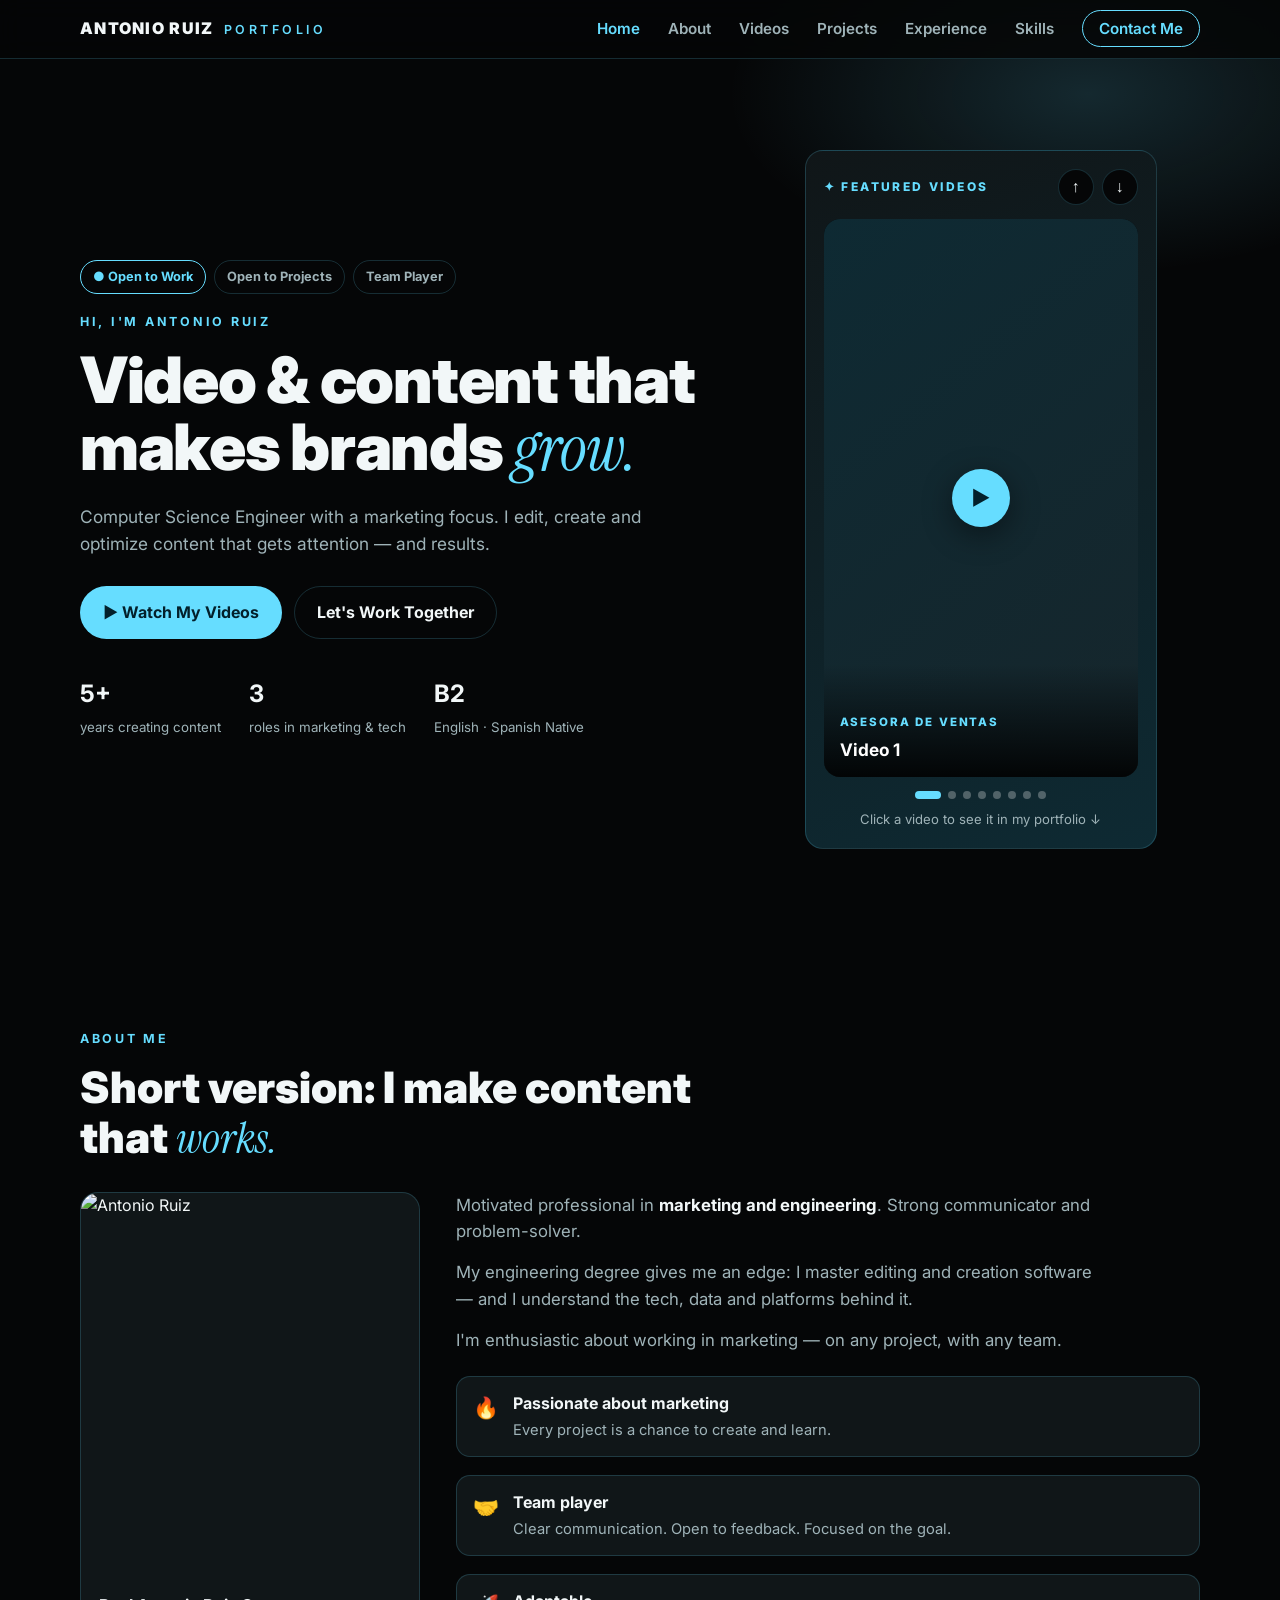
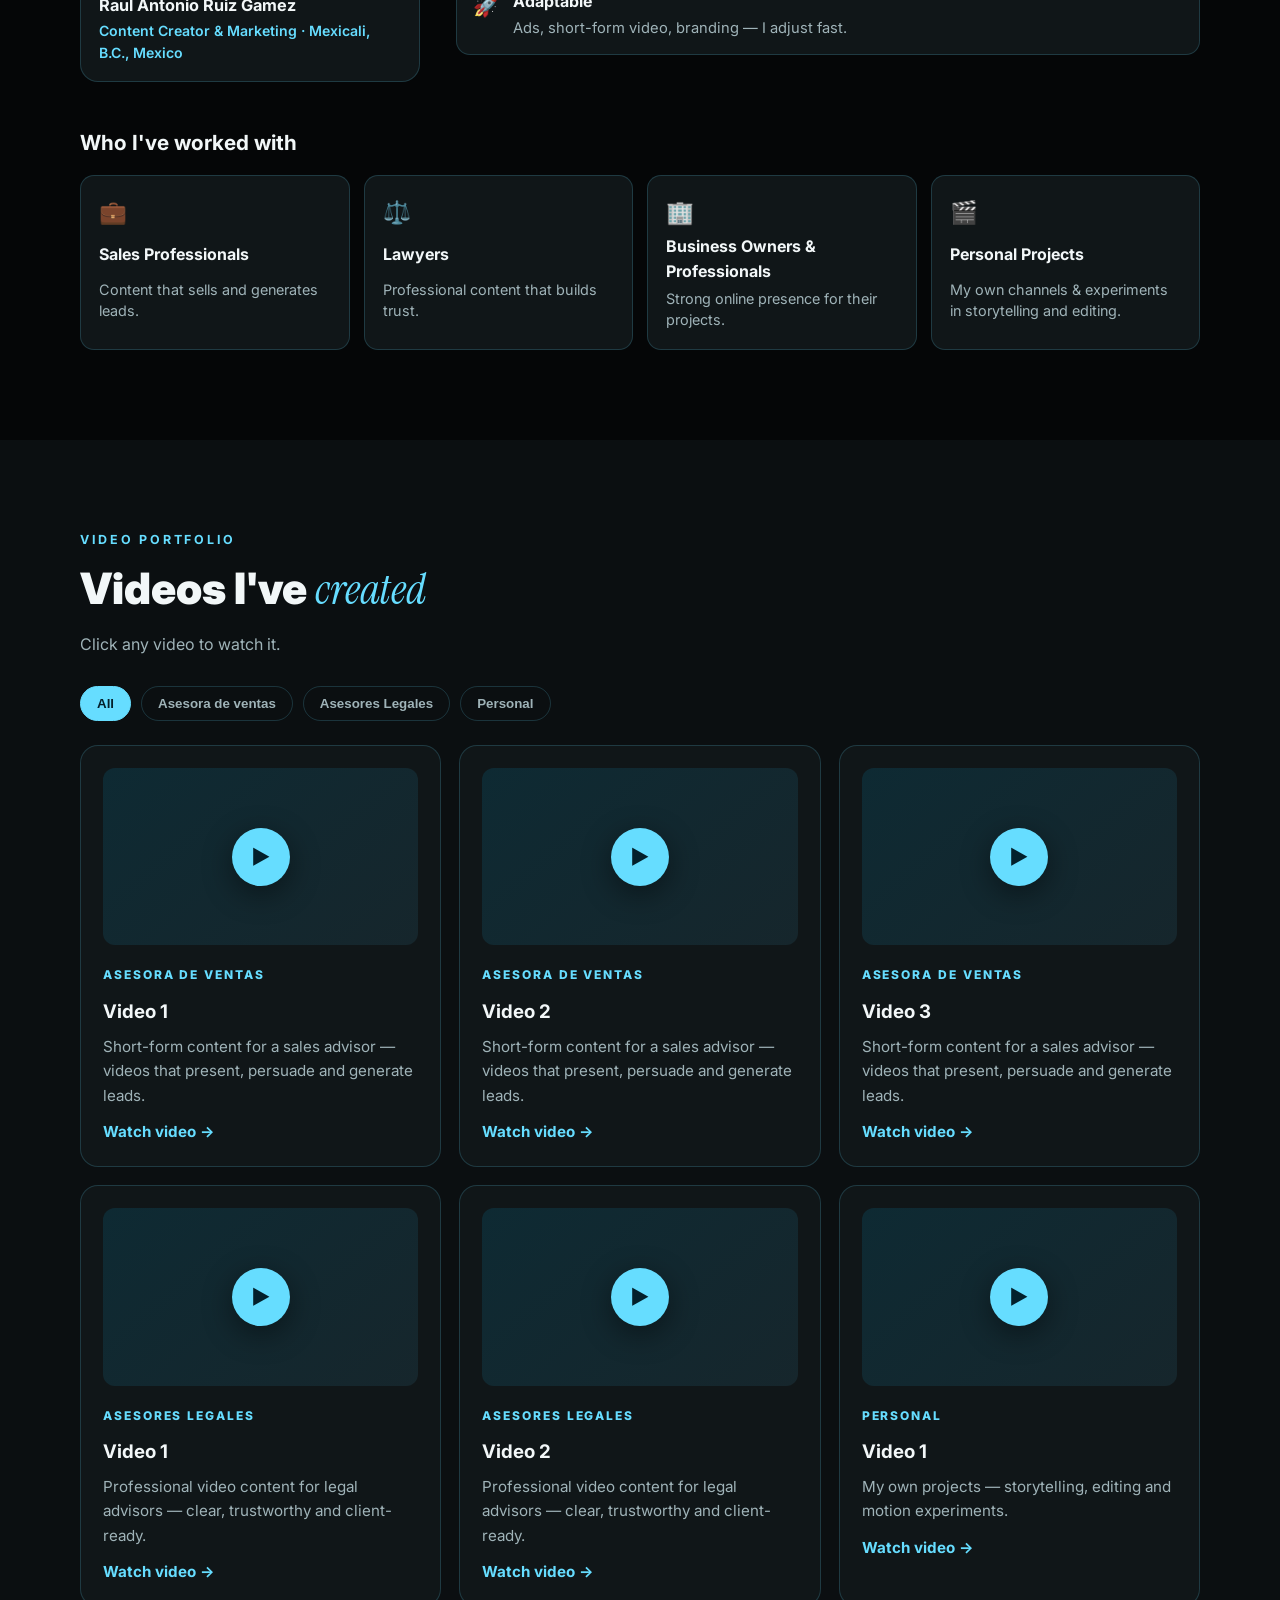
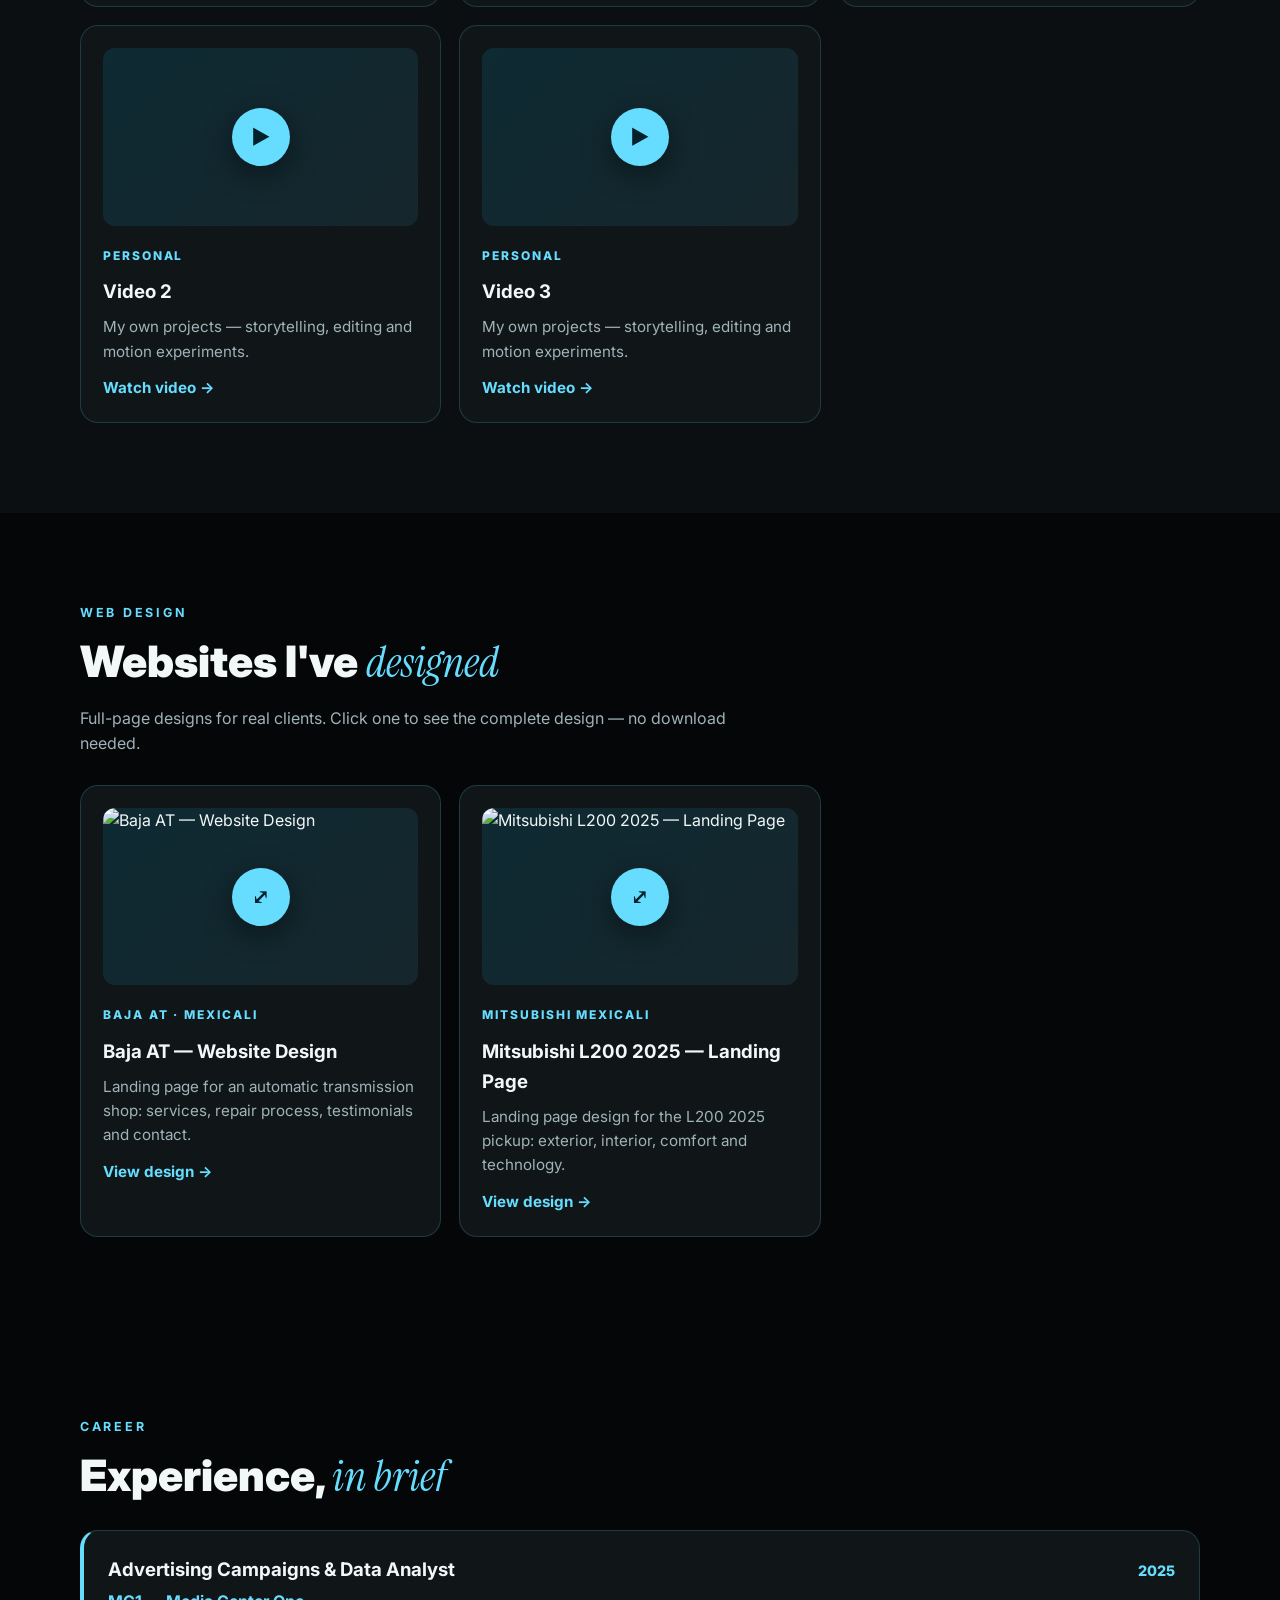
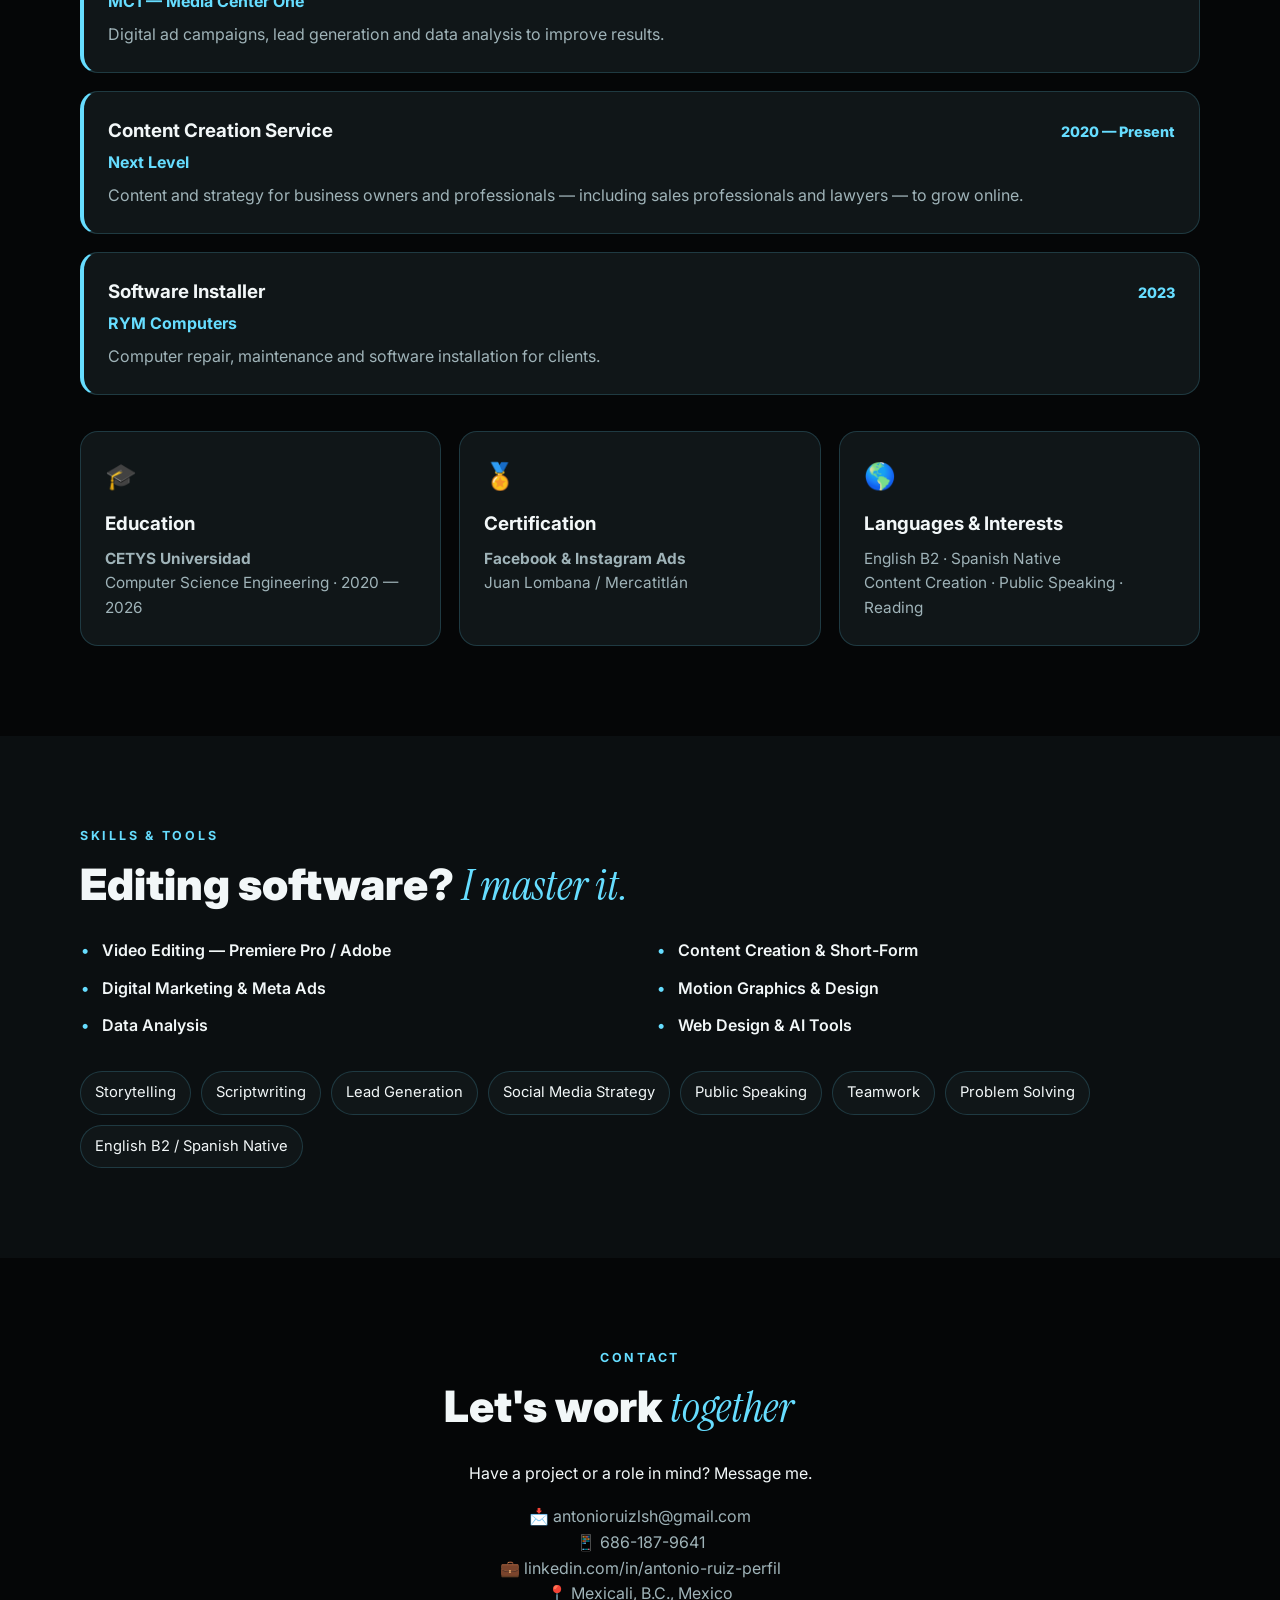
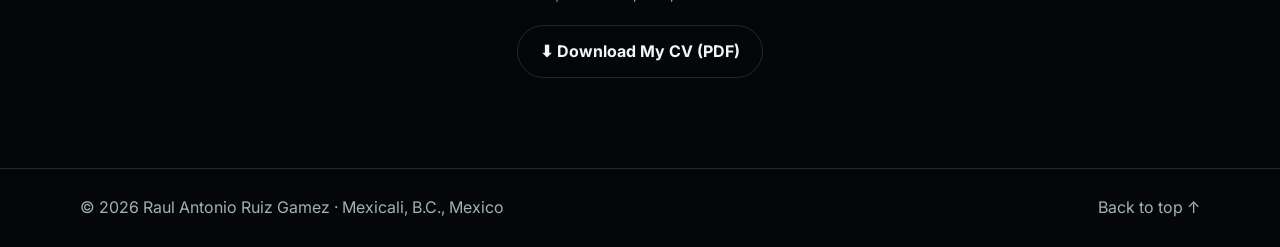
==== portfolio-Antonio_Ruiz/index.html @ e38b3a0b "Add files via upload" ====
<!DOCTYPE html>
<html lang="en">
<head>
  <meta charset="UTF-8" />
  <meta name="viewport" content="width=device-width, initial-scale=1.0" />
  <title>Antonio Ruiz — Content Creator & Marketing | Video Portfolio</title>
  <meta name="description" content="Antonio Ruiz — Computer Science Engineer & marketer. Video editing, content creation and ads. Open to projects and teams." />
  <link rel="preconnect" href="https://fonts.googleapis.com">
  <link rel="preconnect" href="https://fonts.gstatic.com" crossorigin>
  <link href="https://fonts.googleapis.com/css2?family=Instrument+Serif:ital@0;1&family=Inter:wght@400;500;600;700;800;900&display=swap" rel="stylesheet">
  <link rel="stylesheet" href="css/styles.css" />
  <link rel="icon" href="data:image/svg+xml,<svg xmlns='http://www.w3.org/2000/svg' viewBox='0 0 100 100'><text y='.9em' font-size='90' fill='%2366DDFF'>↑</text></svg>">
</head>
<body>
  <header class="header" id="header">
    <nav class="nav container">
      <a href="#home" class="logo">ANTONIO RUIZ <span>PORTFOLIO</span></a>
      <button class="nav-toggle" id="navToggle" aria-label="Open menu" aria-expanded="false">
        <span></span><span></span><span></span>
      </button>
      <ul class="nav-menu" id="navMenu">
        <li><a href="#home" class="nav-link active">Home</a></li>
        <li><a href="#about" class="nav-link">About</a></li>
        <li><a href="#videos" class="nav-link">Videos</a></li>
        <li><a href="#projects" class="nav-link">Projects</a></li>
        <li><a href="#experience" class="nav-link">Experience</a></li>
        <li><a href="#skills" class="nav-link">Skills</a></li>
        <li><a href="#contact" class="nav-link nav-cta">Contact Me</a></li>
      </ul>
    </nav>
  </header>

  <main>
    <!-- HERO -->
    <section class="hero" id="home">
      <div class="container hero-grid">
        <div class="hero-text reveal">
          <div class="badges">
            <span class="badge badge-live">● Open to Work</span>
            <span class="badge">Open to Projects</span>
            <span class="badge">Team Player</span>
          </div>
          <p class="eyebrow">Hi, I'm Antonio Ruiz</p>
          <h1>Video & content that makes brands <em>grow.</em></h1>
          <p class="hero-desc">Computer Science Engineer with a marketing focus. I edit, create and optimize content that gets attention — and results.</p>
          <div class="hero-actions">
            <a href="#videos" class="btn btn-primary">▶ Watch My Videos</a>
            <a href="#contact" class="btn btn-ghost">Let's Work Together</a>
          </div>
          <div class="stats">
            <div class="stat"><strong><span class="counter" data-target="5">0</span>+</strong><small>years creating content</small></div>
            <div class="stat"><strong><span class="counter" data-target="3">0</span></strong><small>roles in marketing & tech</small></div>
            <div class="stat"><strong>B2</strong><small>English · Spanish Native</small></div>
          </div>
        </div>
        <!-- HERO CAROUSEL: slides are built automatically in JS from the same
             `videos` list used in Video Portfolio. Add a video there and it
             appears here too. Clicking a slide scrolls to that exact video. -->
        <div class="hero-carousel reveal" id="heroCarousel" aria-label="Featured videos">
          <div class="carousel-head">
            <span class="card-badge" style="margin:0">✦ FEATURED VIDEOS</span>
            <div class="carousel-arrows">
              <button type="button" class="car-btn" id="carPrev" aria-label="Previous video">↑</button>
              <button type="button" class="car-btn" id="carNext" aria-label="Next video">↓</button>
            </div>
          </div>
          <div class="carousel-viewport">
            <div class="carousel-track" id="carouselTrack"></div>
          </div>
          <div class="carousel-dots" id="carouselDots"></div>
          <p class="carousel-hint">Click a video to see it in my portfolio ↓</p>
        </div>
      </div>
    </section>

    <!-- ABOUT + PHOTO -->
    <section class="section" id="about">
      <div class="container">
        <p class="eyebrow reveal">About Me</p>
        <h2 class="section-title reveal">Short version: I make content that <em>works.</em></h2>
        <div class="profile-grid">
          <figure class="profile-photo reveal">
            <!-- Tony's photo, extracted from his CV. Replace assets/photo-antonio.jpg to change it -->
            <img src="assets/photo-antonio.jpg" alt="Antonio Ruiz" loading="lazy">
            <figcaption>
              <strong>Raul Antonio Ruiz Gamez</strong>
              <span>Content Creator & Marketing · Mexicali, B.C., Mexico</span>
            </figcaption>
          </figure>
          <div class="reveal">
            <p class="about-short">Motivated professional in <strong>marketing and engineering</strong>. Strong communicator and problem-solver.</p>
            <p class="about-short">My engineering degree gives me an edge: I master editing and creation software — and I understand the tech, data and platforms behind it.</p>
            <p class="about-short">I'm enthusiastic about working in marketing — on any project, with any team.</p>
            <div class="why-grid why-grid-1col">
              <article class="mini-card"><span>🔥</span><div><h3>Passionate about marketing</h3><p>Every project is a chance to create and learn.</p></div></article>
              <article class="mini-card"><span>🤝</span><div><h3>Team player</h3><p>Clear communication. Open to feedback. Focused on the goal.</p></div></article>
              <article class="mini-card"><span>🚀</span><div><h3>Adaptable</h3><p>Ads, short-form video, branding — I adjust fast.</p></div></article>
            </div>
          </div>
        </div>

        <!-- WHO I'VE WORKED WITH -->
        <div class="worked-with reveal">
          <h3 class="worked-title">Who I've worked with</h3>
          <div class="worked-grid">
            <div class="worked-item"><span>💼</span><strong>Sales Professionals</strong><small>Content that sells and generates leads.</small></div>
            <div class="worked-item"><span>⚖️</span><strong>Lawyers</strong><small>Professional content that builds trust.</small></div>
            <div class="worked-item"><span>🏢</span><strong>Business Owners & Professionals</strong><small>Strong online presence for their projects.</small></div>
            <div class="worked-item"><span>🎬</span><strong>Personal Projects</strong><small>My own channels & experiments in storytelling and editing.</small></div>
          </div>
        </div>
      </div>
    </section>

    <!-- VIDEOS -->
    <section class="section section-alt" id="videos">
      <div class="container">
        <p class="eyebrow reveal">Video Portfolio</p>
        <h2 class="section-title reveal">Videos I've <em>created</em></h2>
        <p class="section-desc reveal">Click any video to watch it.</p>

        <div class="filters reveal" role="group" aria-label="Filter videos">
          <button class="filter-btn active" data-filter="all">All</button>
          <button class="filter-btn" data-filter="asesora-de-ventas">Asesora de ventas</button>
          <button class="filter-btn" data-filter="asesores-legales">Asesores Legales</button>
          <button class="filter-btn" data-filter="personal">Personal</button>
        </div>

        <div class="projects" id="videosGrid"></div>
        <p class="empty-msg" id="emptyMsg" hidden>No videos here yet — add one in js/script.js.</p>
      </div>
    </section>

    <!-- WEB DESIGN / DOCUMENTS -->
    <section class="section" id="projects">
      <div class="container">
        <p class="eyebrow reveal">Web Design</p>
        <h2 class="section-title reveal">Websites I've <em>designed</em></h2>
        <p class="section-desc reveal">Full-page designs for real clients. Click one to see the complete design — no download needed.</p>
        <div class="projects" id="docsGrid"></div>
      </div>
    </section>

    <!-- EXPERIENCE -->
    <section class="section" id="experience">
      <div class="container">
        <p class="eyebrow reveal">Career</p>
        <h2 class="section-title reveal">Experience, <em>in brief</em></h2>
        <div class="timeline">
          <article class="job reveal">
            <div class="job-head"><h3>Advertising Campaigns & Data Analyst</h3><span class="job-date">2025</span></div>
            <p class="job-company">MC1 — Media Center One</p>
            <p>Digital ad campaigns, lead generation and data analysis to improve results.</p>
          </article>
          <article class="job reveal">
            <div class="job-head"><h3>Content Creation Service</h3><span class="job-date">2020 — Present</span></div>
            <p class="job-company">Next Level</p>
            <p>Content and strategy for business owners and professionals — including sales professionals and lawyers — to grow online.</p>
          </article>
          <article class="job reveal">
            <div class="job-head"><h3>Software Installer</h3><span class="job-date">2023</span></div>
            <p class="job-company">RYM Computers</p>
            <p>Computer repair, maintenance and software installation for clients.</p>
          </article>
        </div>

        <div class="edu-grid">
          <div class="card reveal"><span class="card-icon">🎓</span><h3>Education</h3><p><strong>CETYS Universidad</strong><br>Computer Science Engineering · 2020 — 2026</p></div>
          <div class="card reveal"><span class="card-icon">🏅</span><h3>Certification</h3><p><strong>Facebook & Instagram Ads</strong><br>Juan Lombana / Mercatitlán</p></div>
          <div class="card reveal"><span class="card-icon">🌎</span><h3>Languages & Interests</h3><p>English B2 · Spanish Native<br>Content Creation · Public Speaking · Reading</p></div>
        </div>
      </div>
    </section>

    <!-- SKILLS -->
    <section class="section section-alt" id="skills">
      <div class="container">
        <p class="eyebrow reveal">Skills & Tools</p>
        <h2 class="section-title reveal">Editing software? <em>I master it.</em></h2>
        <ul class="skills-list reveal" id="skillsList"></ul>
        <div class="skills reveal" id="skillsTags"></div>
      </div>
    </section>

    <!-- CONTACT -->
    <section class="section" id="contact">
      <div class="container contact-grid">
        <div class="reveal">
          <p class="eyebrow">Contact</p>
          <h2 class="section-title">Let's work <em>together</em></h2>
          <p>Have a project or a role in mind? Message me.</p>
          <p class="contact-info">
            📩 <a href="mailto:antonioruizlsh@gmail.com">antonioruizlsh@gmail.com</a><br>
            📱 686-187-9641<br>
            💼 <a href="https://www.linkedin.com/in/antonio-ruiz-perfil" target="_blank" rel="noopener">linkedin.com/in/antonio-ruiz-perfil</a><br>
            📍 Mexicali, B.C., Mexico
          </p>
          <p style="margin-top:18px"><a class="btn btn-ghost" href="assets/CV-ANTONIO_RUIZ.pdf" download>⬇ Download My CV (PDF)</a></p>
        </div>
      </div>
    </section>
  </main>

  <!-- VIDEO PLAYER -->
  <div class="modal" id="videoModal" hidden>
    <div class="modal-backdrop" data-close></div>
    <div class="modal-box modal-video" role="dialog" aria-modal="true">
      <button class="modal-close" data-close aria-label="Close">✕</button>
      <div class="player" id="playerBox"></div>
      <p class="eyebrow" id="modalCategory" style="margin-top:18px"></p>
      <h3 id="modalTitle"></h3>
      <p id="modalDesc"></p>
    </div>
  </div>

  <!-- DOCUMENT VIEWER -->
  <div class="modal" id="docModal" hidden>
    <div class="modal-backdrop" data-close-doc></div>
    <div class="modal-box modal-doc" role="dialog" aria-modal="true">
      <button class="modal-close" data-close-doc aria-label="Close">✕</button>
      <p class="eyebrow" id="docClient"></p>
      <h3 id="docTitle"></h3>
      <p id="docDesc" style="color:var(--muted)"></p>
      <div class="doc-viewer" id="docViewer"><img id="docImage" alt=""></div>
    </div>
  </div>

  <footer class="footer">
    <div class="container footer-inner">
      <p>© <span id="year"></span> Raul Antonio Ruiz Gamez · Mexicali, B.C., Mexico</p>
      <a href="#home">Back to top ↑</a>
    </div>
  </footer>

  <script src="js/script.js"></script>
</body>
</html>
---- portfolio-Antonio_Ruiz/css/styles.css ----
/* ============ UP NEXT AGENCY — #66DDFF sobre negro ============ */
:root{
  --bg:#050607; --bg-alt:#0b0f11; --card:#101618;
  --text:#f2f7f8; --muted:#9fb3b8;
  --brand:#66DDFF; --brand-dark:#0e2a33;
  --border:rgba(102,221,255,.18);
  --radius:18px;
  --font:'Inter', 'Helvetica Now Display', Helvetica, Arial, sans-serif;
  --serif:'Instrument Serif', Georgia, serif;
}
*{margin:0;padding:0;box-sizing:border-box}
html{scroll-behavior:smooth}
body{background:var(--bg);color:var(--text);font-family:var(--font);line-height:1.6}
a{color:inherit;text-decoration:none}
em{font-family:var(--serif);font-style:italic;font-weight:400;color:var(--brand)}
.container{width:min(1120px,92%);margin:0 auto}

/* Header */
.header{position:fixed;inset:0 0 auto 0;z-index:50;background:rgba(5,6,7,.85);backdrop-filter:blur(12px);border-bottom:1px solid var(--border)}
.nav{display:flex;align-items:center;justify-content:space-between;padding:16px 0}
.logo{font-weight:900;letter-spacing:.08em}
.logo span{color:var(--brand);font-weight:600;font-size:.78em;letter-spacing:.28em;margin-left:6px}
.nav-menu{display:flex;gap:28px;list-style:none;align-items:center}
.nav-link{color:var(--muted);font-weight:600;font-size:.95rem}
.nav-link:hover,.nav-link.active{color:var(--brand)}
.nav-cta{border:1px solid var(--brand);color:var(--brand);padding:8px 16px;border-radius:999px}
.nav-toggle{display:none;background:none;border:0;cursor:pointer;flex-direction:column;gap:5px}
.nav-toggle span{width:26px;height:2px;background:var(--text);display:block}

/* Hero */
.hero{padding:150px 0 90px;background:
  radial-gradient(600px 300px at 85% 10%, rgba(102,221,255,.16), transparent 60%),
  var(--bg)}
.hero-grid{display:grid;grid-template-columns:1.25fr .85fr;gap:36px;align-items:center}
.eyebrow{color:var(--brand);text-transform:uppercase;letter-spacing:.22em;font-size:.78rem;font-weight:700;margin-bottom:14px}
h1{font-size:clamp(2.4rem,5vw,4rem);line-height:1.05;font-weight:900;letter-spacing:-.02em}
.hero-desc{color:var(--muted);margin:20px 0 28px;font-size:1.08rem;max-width:56ch}
.btn{display:inline-block;padding:13px 22px;border-radius:999px;font-weight:700;border:1px solid transparent;cursor:pointer}
.btn-primary{background:var(--brand);color:#03202b}
.btn-primary:hover{filter:brightness(1.08)}
.btn-ghost{border-color:var(--border);color:var(--text)}
.btn-full{width:100%}
.hero-actions{display:flex;gap:12px;flex-wrap:wrap}
.stats{display:flex;gap:28px;margin-top:36px;flex-wrap:wrap}
.stat strong{display:block;font-size:1.5rem}
.stat small{color:var(--muted)}
.hero-card{background:linear-gradient(160deg,var(--card),var(--brand-dark));border:1px solid var(--border);border-radius:var(--radius);padding:28px}
.hero-card ul{list-style:none;margin-top:16px;color:var(--muted)}
.card-badge{color:var(--brand);letter-spacing:.2em;font-size:.75rem;font-weight:800;margin-bottom:12px}

/* Sections */
.section{padding:90px 0}
.section-alt{background:var(--bg-alt)}
.section-title{font-size:clamp(1.9rem,3.5vw,2.7rem);line-height:1.15;font-weight:900;margin-bottom:28px;max-width:22ch}
.about-grid{display:grid;grid-template-columns:1fr 1fr;gap:28px;color:var(--muted);font-size:1.05rem}
.skills{display:flex;flex-wrap:wrap;gap:10px;margin-top:32px}
.skill{border:1px solid var(--border);background:var(--card);padding:9px 14px;border-radius:999px;font-size:.92rem}
.skill b{color:var(--brand)}

/* Cards / Services */
.cards{display:grid;grid-template-columns:repeat(4,1fr);gap:18px}
.card{background:var(--card);border:1px solid var(--border);border-radius:var(--radius);padding:24px}
.card h3{margin:12px 0 8px}
.card p{color:var(--muted);font-size:.96rem}
.card-icon{font-size:1.6rem}

/* Projects */
.filters{display:flex;gap:10px;flex-wrap:wrap;margin-bottom:24px}
.filter-btn{background:transparent;color:var(--muted);border:1px solid var(--border);padding:9px 16px;border-radius:999px;cursor:pointer;font-weight:700}
.filter-btn.active,.filter-btn:hover{background:var(--brand);color:#03202b;border-color:var(--brand)}
.projects{display:grid;grid-template-columns:repeat(3,1fr);gap:18px}
.project{background:var(--card);border:1px solid var(--border);border-radius:var(--radius);padding:22px;cursor:pointer;transition:transform .2s, border-color .2s}
.project:hover{transform:translateY(-4px);border-color:var(--brand)}
.project .tag{color:var(--brand);font-size:.75rem;letter-spacing:.16em;text-transform:uppercase;font-weight:800}
.project h3{margin:10px 0 8px}
.project p{color:var(--muted);font-size:.95rem}
.empty-msg{color:var(--muted)}

/* Contact */
.contact-grid{display:grid;grid-template-columns:1fr;gap:36px;max-width:680px;margin:0 auto;text-align:center}
.contact-info{color:var(--muted);margin-top:18px}

/* Modal */
.modal{position:fixed;inset:0;z-index:80;display:grid;place-items:center}
.modal[hidden]{display:none}
.modal-backdrop{position:absolute;inset:0;background:rgba(0,0,0,.7)}
.modal-box{position:relative;background:var(--card);border:1px solid var(--border);border-radius:var(--radius);padding:30px;width:min(520px,92%); }
.modal-close{position:absolute;top:14px;right:14px;background:none;border:0;color:var(--text);font-size:1.1rem;cursor:pointer}
.modal-meta{color:var(--muted);margin-top:14px;font-size:.92rem}

/* v2: Badges, timeline, skills bars, video cards */
.badges{display:flex;gap:8px;flex-wrap:wrap;margin-bottom:18px}
.badge{border:1px solid var(--border);color:var(--muted);padding:6px 12px;border-radius:999px;font-size:.8rem;font-weight:700}
.badge-live{color:var(--brand);border-color:var(--brand)}
.section-desc{color:var(--muted);max-width:68ch;margin:-10px 0 28px}
.section-desc code,.about-grid strong{color:var(--brand)}
.why-grid,.edu-grid{display:grid;grid-template-columns:repeat(3,1fr);gap:18px;margin-top:36px}
.timeline{display:grid;gap:18px}
.job{background:var(--card);border:1px solid var(--border);border-left:4px solid var(--brand);border-radius:var(--radius);padding:24px}
.job-head{display:flex;justify-content:space-between;gap:14px;flex-wrap:wrap;align-items:baseline}
.job-date{color:var(--brand);font-weight:800;font-size:.9rem;white-space:nowrap}
.job-company{color:var(--brand);font-weight:700;margin:4px 0 8px}
.job p:last-child{color:var(--muted)}
.skills-list{display:grid;grid-template-columns:1fr 1fr;gap:12px 32px;margin-bottom:28px;list-style:none;padding:0}
.skills-list li{position:relative;padding-left:22px;font-weight:600}
.skills-list li::before{content:"•";position:absolute;left:2px;color:var(--brand);font-weight:900}
.thumb{position:relative;border-radius:12px;overflow:hidden;aspect-ratio:16/9;background:linear-gradient(140deg,var(--brand-dark),#16262c);display:grid;place-items:center;margin-bottom:16px}
.thumb img{position:absolute;inset:0;width:100%;height:100%;object-fit:cover}
.thumb video{position:absolute;inset:0;width:100%;height:100%;object-fit:cover}
.play{position:relative;z-index:2;width:58px;height:58px;border-radius:50%;background:var(--brand);color:#03202b;display:grid;place-items:center;font-size:1.25rem;font-weight:900;box-shadow:0 8px 30px rgba(0,0,0,.45)}
.duration{position:absolute;z-index:2;right:10px;bottom:10px;background:rgba(0,0,0,.75);padding:3px 8px;border-radius:999px;font-size:.78rem;font-weight:700}
/* Player is also 9:16 — Tony's videos are 1080x1920 */
.modal-video{width:min(430px,94%)}
.player{aspect-ratio:9/16;max-height:74vh;margin:0 auto;background:#000;border-radius:12px;overflow:hidden;display:grid;place-items:center;text-align:center;padding:10px}
.player iframe,.player video{width:100%;height:100%;border:0}
/* Document viewer (Web Design section): full-page design, scrollable */
.modal-doc{width:min(880px,96%);max-height:92vh;overflow-y:auto}
.doc-viewer{max-height:66vh;overflow-y:auto;border:1px solid var(--border);border-radius:12px;margin-top:16px;background:#0d1518}
.doc-viewer img{width:100%;display:block}
.thumb-doc img{object-position:top}

/* v3: Photo profile, worked-with, concise cards */
.profile-grid{display:grid;grid-template-columns:340px 1fr;gap:36px;align-items:start}
.profile-photo{background:var(--card);border:1px solid var(--border);border-radius:var(--radius);overflow:hidden;margin:0}
.profile-photo img{width:100%;aspect-ratio:3/3.4;object-fit:cover;object-position:top;display:block}
.profile-photo figcaption{padding:16px 18px;display:grid;gap:2px}
.profile-photo figcaption strong{font-size:1.02rem}
.profile-photo figcaption span{color:var(--brand);font-size:.88rem;font-weight:600}
.about-short{color:var(--muted);font-size:1.05rem;margin-bottom:14px;max-width:58ch}
.about-short strong{color:var(--text)}
.why-grid-1col{grid-template-columns:1fr;margin-top:22px}
.mini-card{display:flex;gap:14px;align-items:flex-start;background:var(--card);border:1px solid var(--border);border-radius:14px;padding:14px 16px}
.mini-card span{font-size:1.3rem}
.mini-card h3{font-size:1rem;margin-bottom:2px}
.mini-card p{color:var(--muted);font-size:.92rem}
.worked-with{margin-top:44px}
.worked-title{font-size:1.3rem;margin-bottom:16px}
.worked-grid{display:grid;grid-template-columns:repeat(4,1fr);gap:14px}
.worked-item{background:var(--card);border:1px solid var(--border);border-radius:14px;padding:18px;display:grid;gap:4px}
.worked-item span{font-size:1.4rem}
.worked-item small{color:var(--muted);font-size:.9rem;line-height:1.45}
@media (max-width:900px){.profile-grid{grid-template-columns:1fr}.profile-photo{max-width:360px}.worked-grid{grid-template-columns:repeat(2,1fr)}}
@media (max-width:640px){.worked-grid{grid-template-columns:1fr}}

/* v4: Hero carousel + video highlight */
.hero-carousel{background:linear-gradient(160deg,var(--card),var(--brand-dark));border:1px solid var(--border);border-radius:var(--radius);padding:18px}
.carousel-head{display:flex;justify-content:space-between;align-items:center;margin-bottom:14px}
.carousel-arrows{display:flex;gap:8px}
.car-btn{width:36px;height:36px;border-radius:50%;border:1px solid var(--border);background:var(--bg);color:var(--text);font-size:1rem;font-weight:800;line-height:1;cursor:pointer}
.car-btn:hover{border-color:var(--brand);color:var(--brand)}
/* 9:16 = 1080x1920, Tony's video format. Width is capped so the height
   (width x 16/9) stays phone-sized and balanced with the hero text. */
.hero-carousel{width:min(100%,352px);justify-self:center}
.carousel-viewport{overflow:hidden;border-radius:16px;aspect-ratio:9/16;background:#000}
.carousel-track{display:flex;flex-direction:column;height:100%;transition:transform .65s cubic-bezier(.22,.8,.3,1)}
.slide{min-height:100%;height:100%;cursor:pointer;position:relative}
.slide .thumb{margin:0;position:absolute;inset:0;aspect-ratio:auto;border-radius:0}
.slide .thumb img{object-fit:cover}
.slide-info{position:absolute;left:0;right:0;bottom:0;z-index:3;padding:44px 16px 16px;background:linear-gradient(transparent,rgba(0,0,0,.88))}
.slide-info h3{color:#fff}
.slide .duration{top:10px;bottom:auto}
.slide-info .tag{color:var(--brand);font-size:.72rem;letter-spacing:.16em;text-transform:uppercase;font-weight:800}
.slide-info h3{font-size:1.08rem;margin-top:5px;line-height:1.3}
.carousel-dots{display:flex;gap:7px;justify-content:center;margin-top:14px}
.dot{width:8px;height:8px;border-radius:999px;border:0;background:rgba(255,255,255,.28);cursor:pointer;padding:0;transition:all .3s}
.dot.active{width:26px;background:var(--brand)}
.carousel-hint{color:var(--muted);font-size:.82rem;text-align:center;margin-top:10px}
.project.highlight{border-color:var(--brand);animation:pulseGlow 1s ease 2}
@keyframes pulseGlow{0%{box-shadow:0 0 0 0 rgba(102,221,255,.0);transform:scale(1)}40%{box-shadow:0 0 0 8px rgba(102,221,255,.22);transform:scale(1.025)}100%{box-shadow:0 0 0 0 rgba(102,221,255,0);transform:scale(1)}}
@media (prefers-reduced-motion: reduce){.carousel-track{transition:none}.project.highlight{animation:none;outline:3px solid var(--brand)}}

/* Footer + Reveal */
.footer{border-top:1px solid var(--border);padding:26px 0;color:var(--muted)}
.footer-inner{display:flex;justify-content:space-between;gap:16px;flex-wrap:wrap}
.reveal{opacity:0;transform:translateY(18px);transition:opacity .6s ease, transform .6s ease}
.reveal.visible{opacity:1;transform:none}

/* Responsive */
@media (max-width:900px){
  .cards,.why-grid,.edu-grid{grid-template-columns:repeat(2,1fr)}
  .projects{grid-template-columns:repeat(2,1fr)}
  .hero-grid,.about-grid,.contact-grid,.skills-list{grid-template-columns:1fr}
}
@media (max-width:640px){
  .cards,.projects{grid-template-columns:1fr}
  .nav-toggle{display:flex}
  .nav-menu{position:absolute;top:64px;right:4%;left:4%;background:var(--card);border:1px solid var(--border);border-radius:16px;padding:18px;flex-direction:column;align-items:flex-start;display:none}
  .nav-menu.open{display:flex}
}
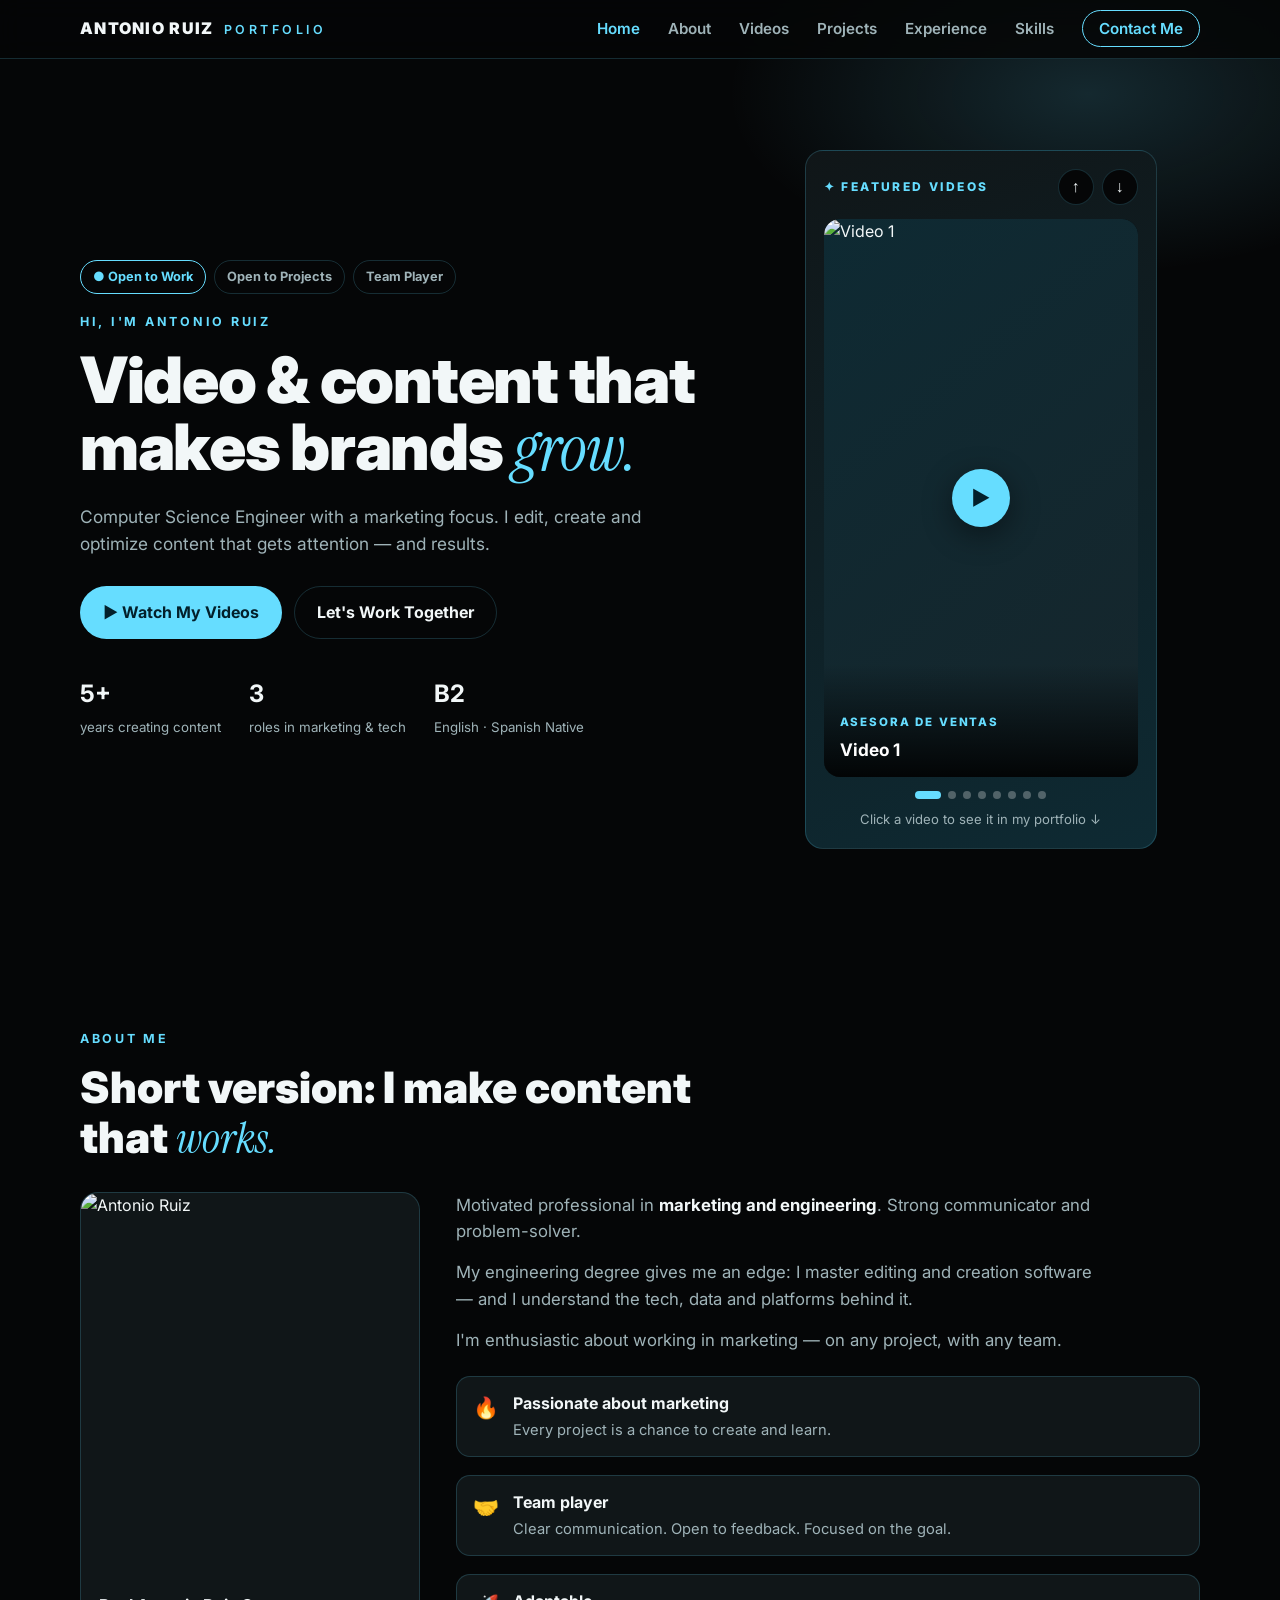
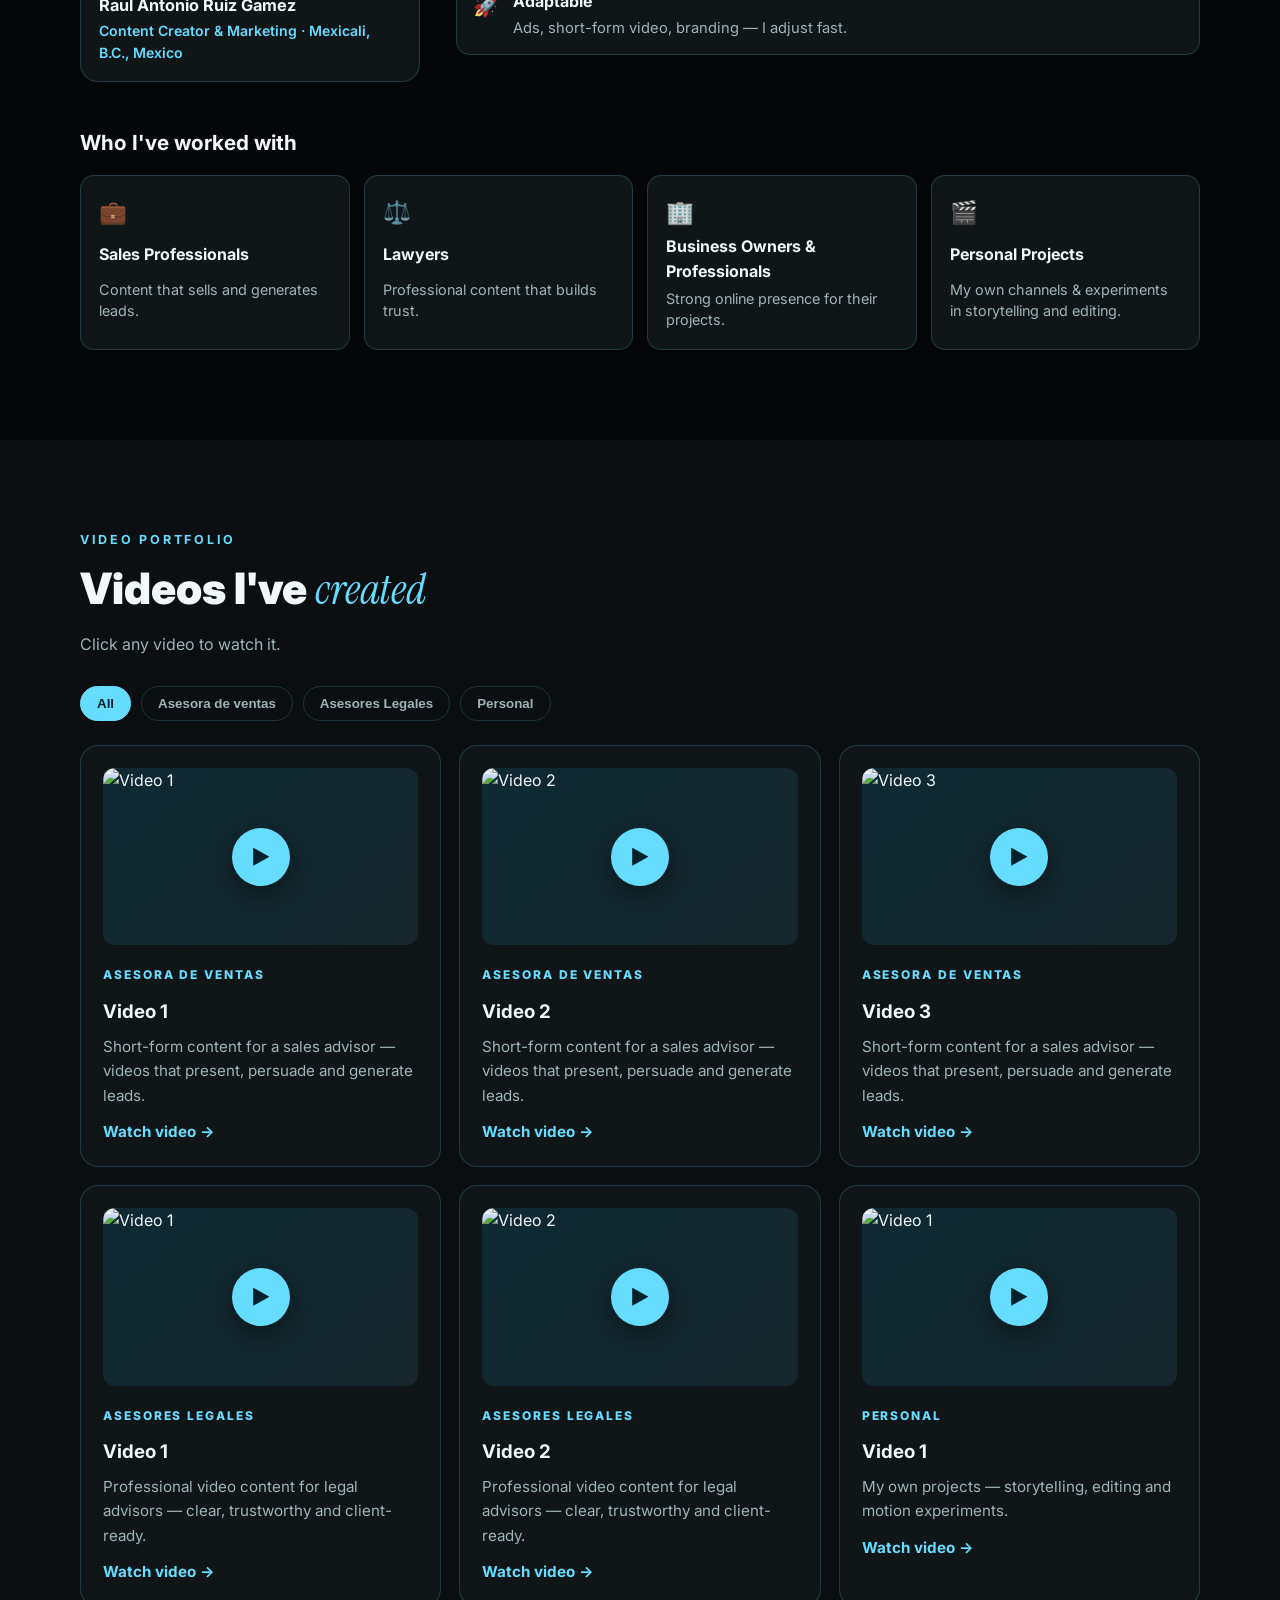
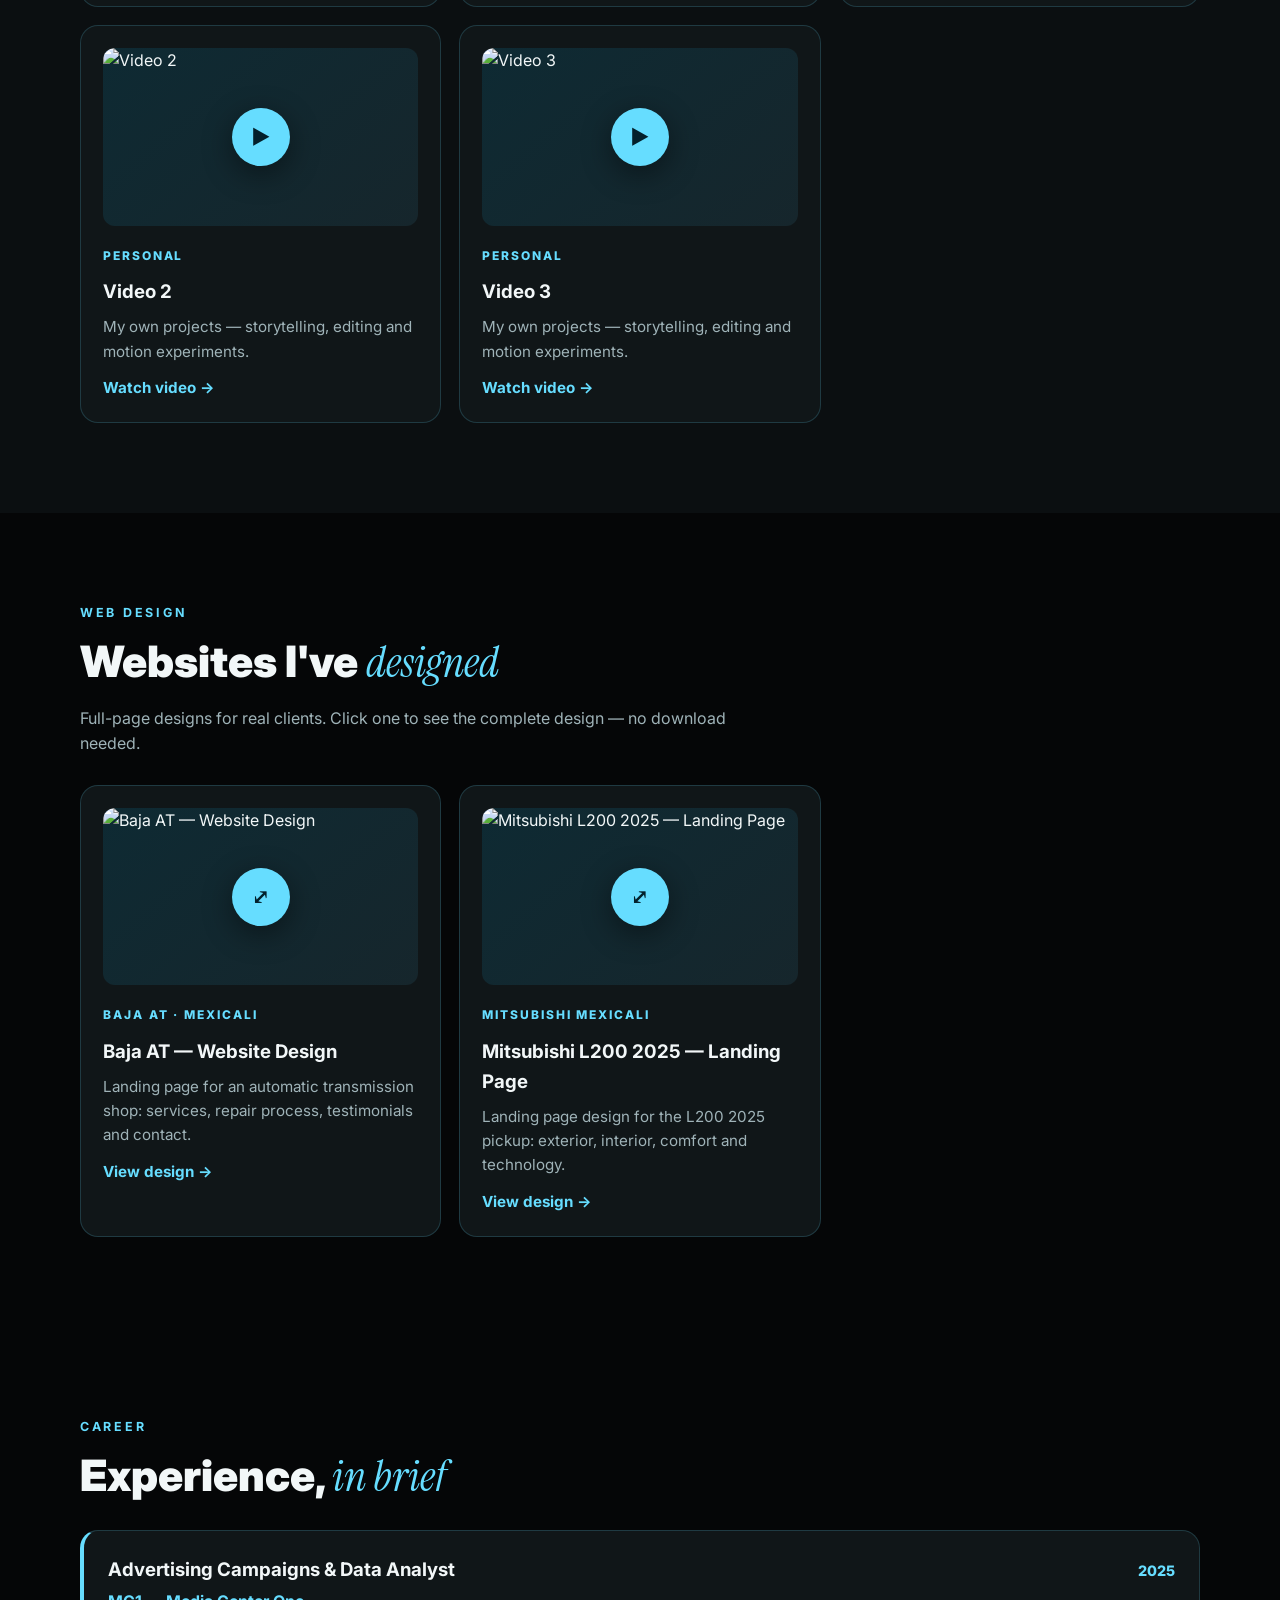
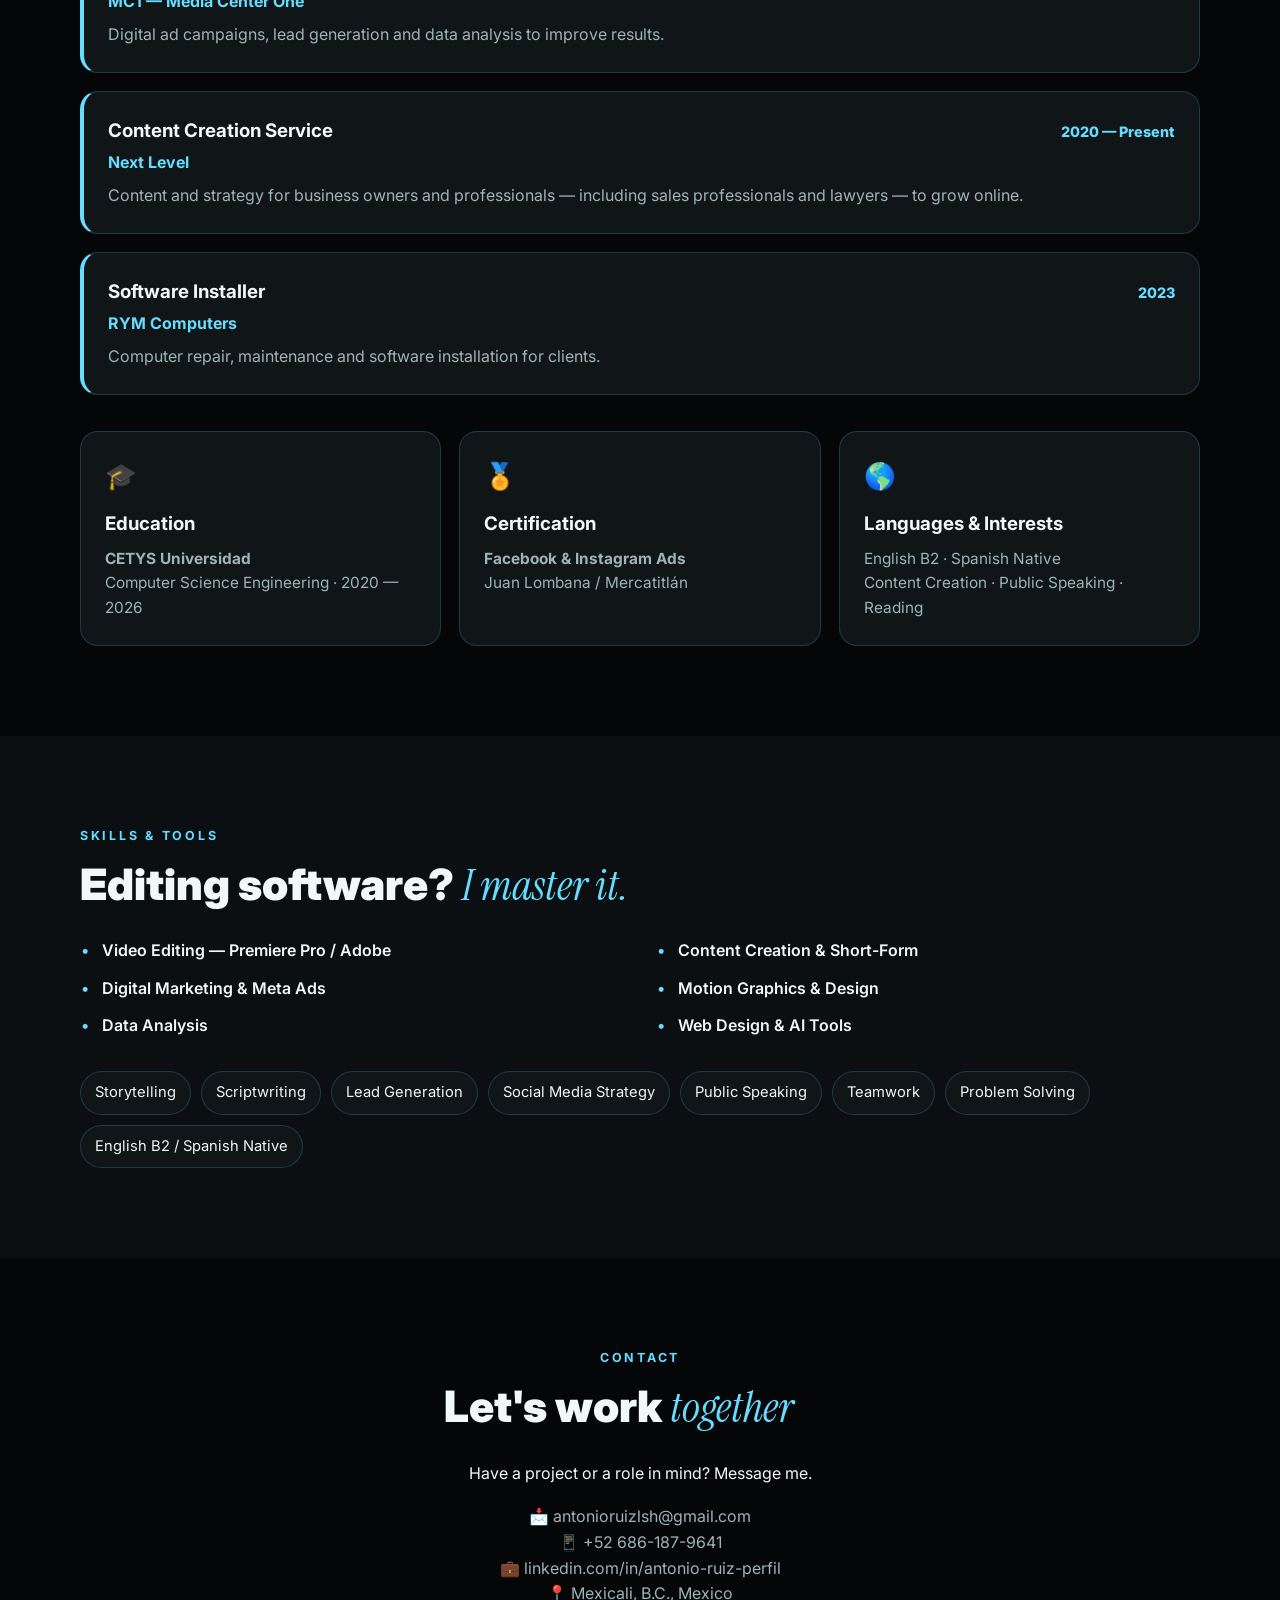
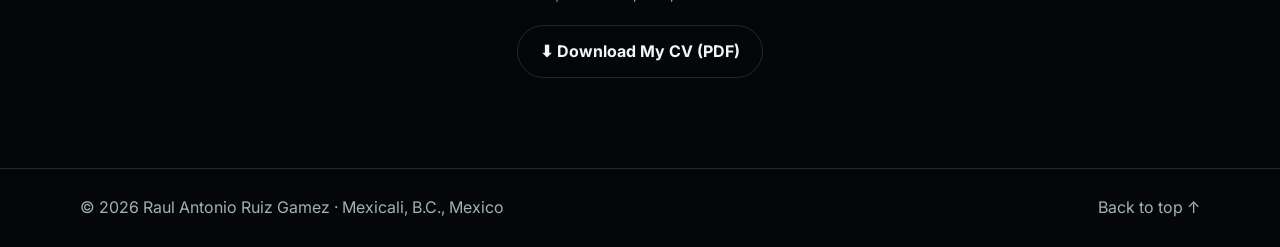
==== commit 34192d68: "Update index.html" ====
--- a/portfolio-Antonio_Ruiz/index.html
+++ b/portfolio-Antonio_Ruiz/index.html
@@ -3,6 +3,7 @@
 <head>
   <meta charset="UTF-8" />
   <meta name="viewport" content="width=device-width, initial-scale=1.0" />
+  <meta name="referrer" content="strict-origin-when-cross-origin" />
   <title>Antonio Ruiz — Content Creator & Marketing | Video Portfolio</title>
   <meta name="description" content="Antonio Ruiz — Computer Science Engineer & marketer. Video editing, content creation and ads. Open to projects and teams." />
   <link rel="preconnect" href="https://fonts.googleapis.com">
@@ -127,7 +128,7 @@
         </div>
 
         <div class="projects" id="videosGrid"></div>
-        <p class="empty-msg" id="emptyMsg" hidden>No videos here yet — add one in js/script.js.</p>
+        <p class="empty-msg" id="emptyMsg" hidden>No videos here yet — paste a YouTube link in js/script.js.</p>
       </div>
     </section>
 
@@ -191,7 +192,7 @@
           <p>Have a project or a role in mind? Message me.</p>
           <p class="contact-info">
             📩 <a href="mailto:antonioruizlsh@gmail.com">antonioruizlsh@gmail.com</a><br>
-            📱 686-187-9641<br>
+            📱 +52 686-187-9641<br>
             💼 <a href="https://www.linkedin.com/in/antonio-ruiz-perfil" target="_blank" rel="noopener">linkedin.com/in/antonio-ruiz-perfil</a><br>
             📍 Mexicali, B.C., Mexico
           </p>
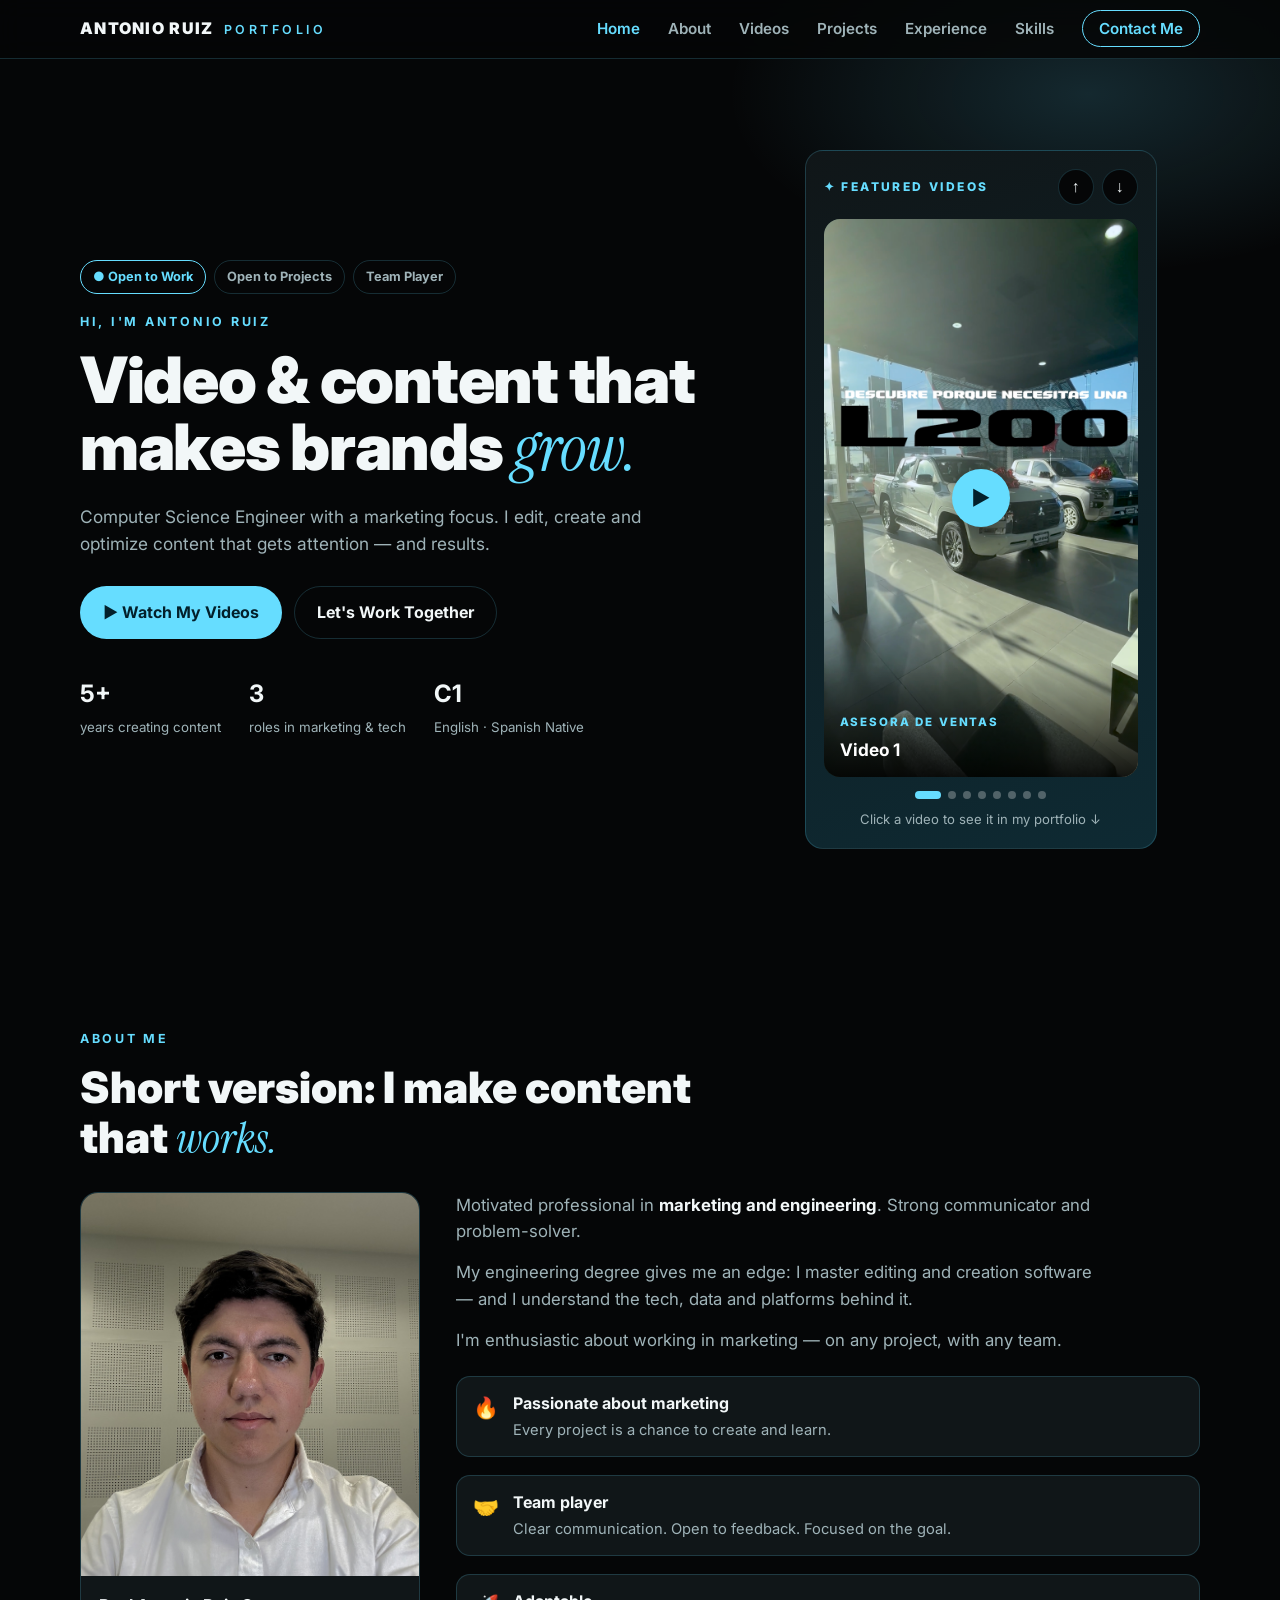
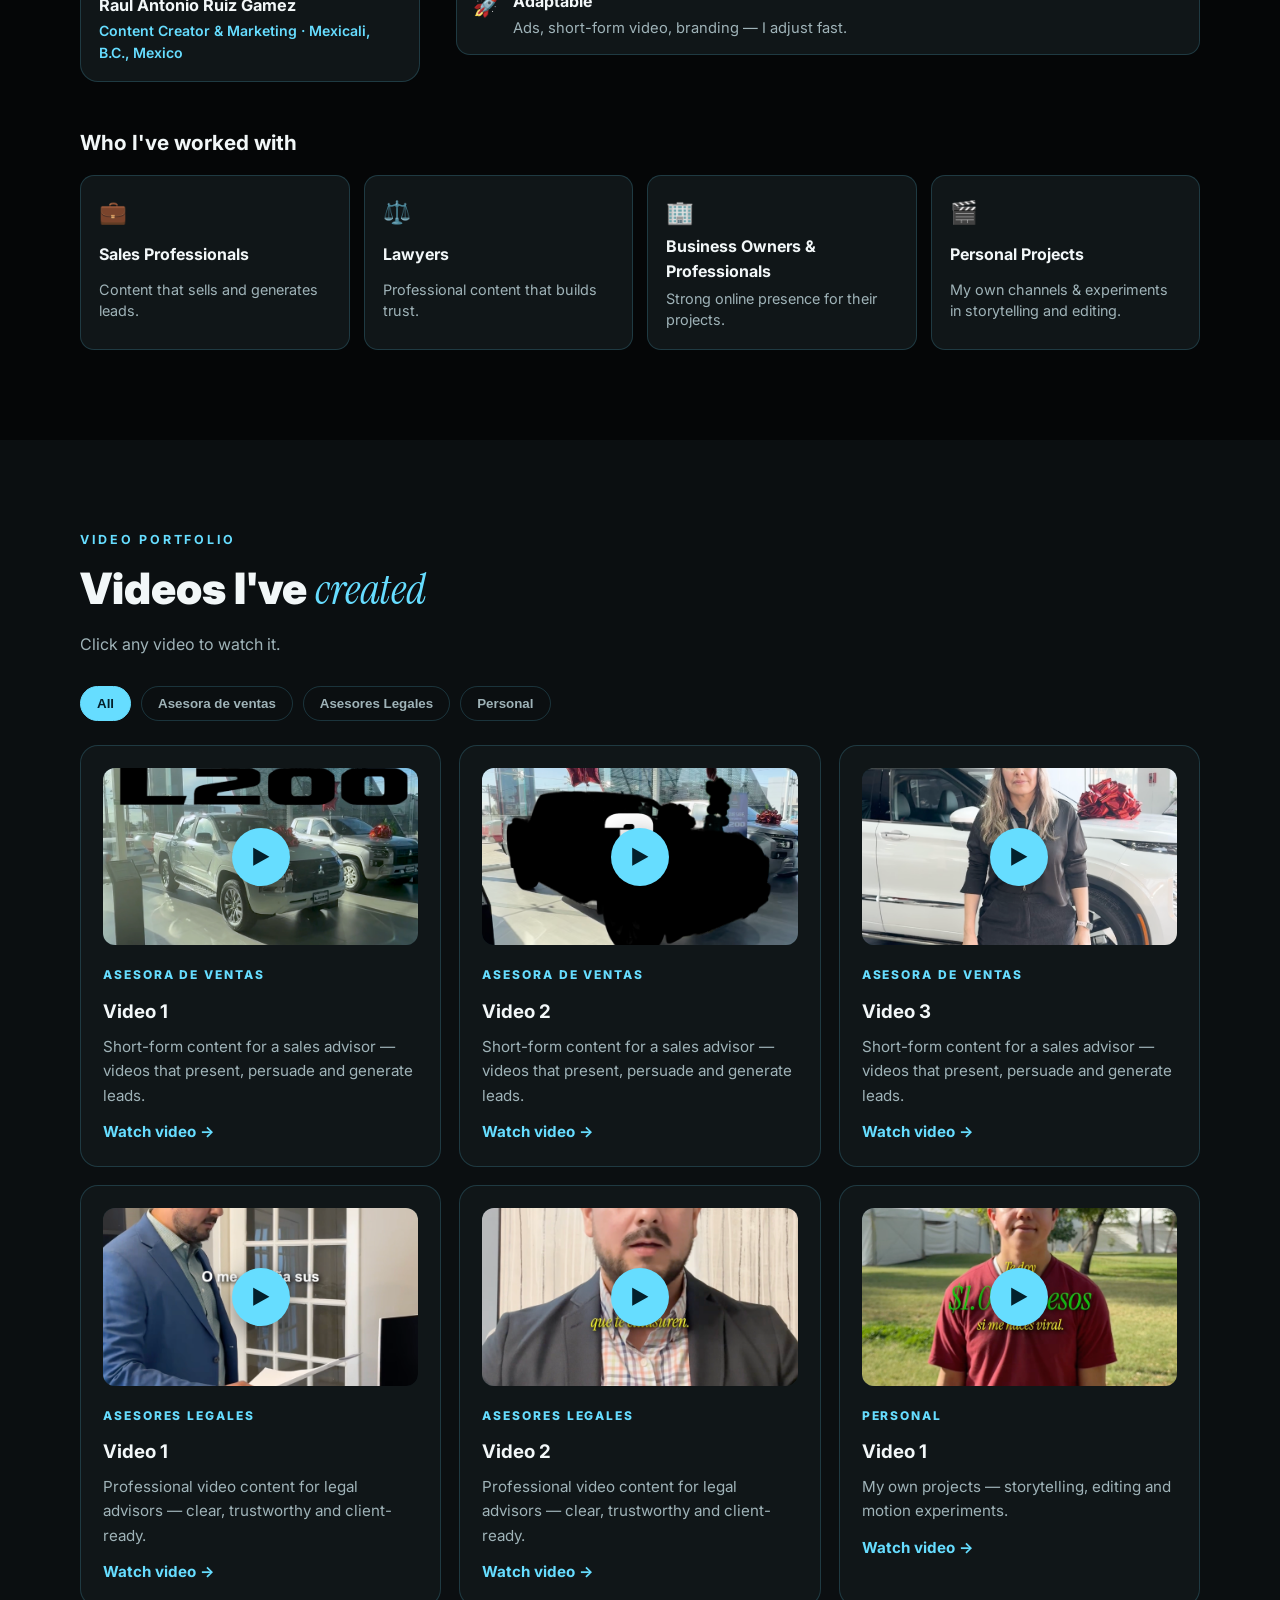
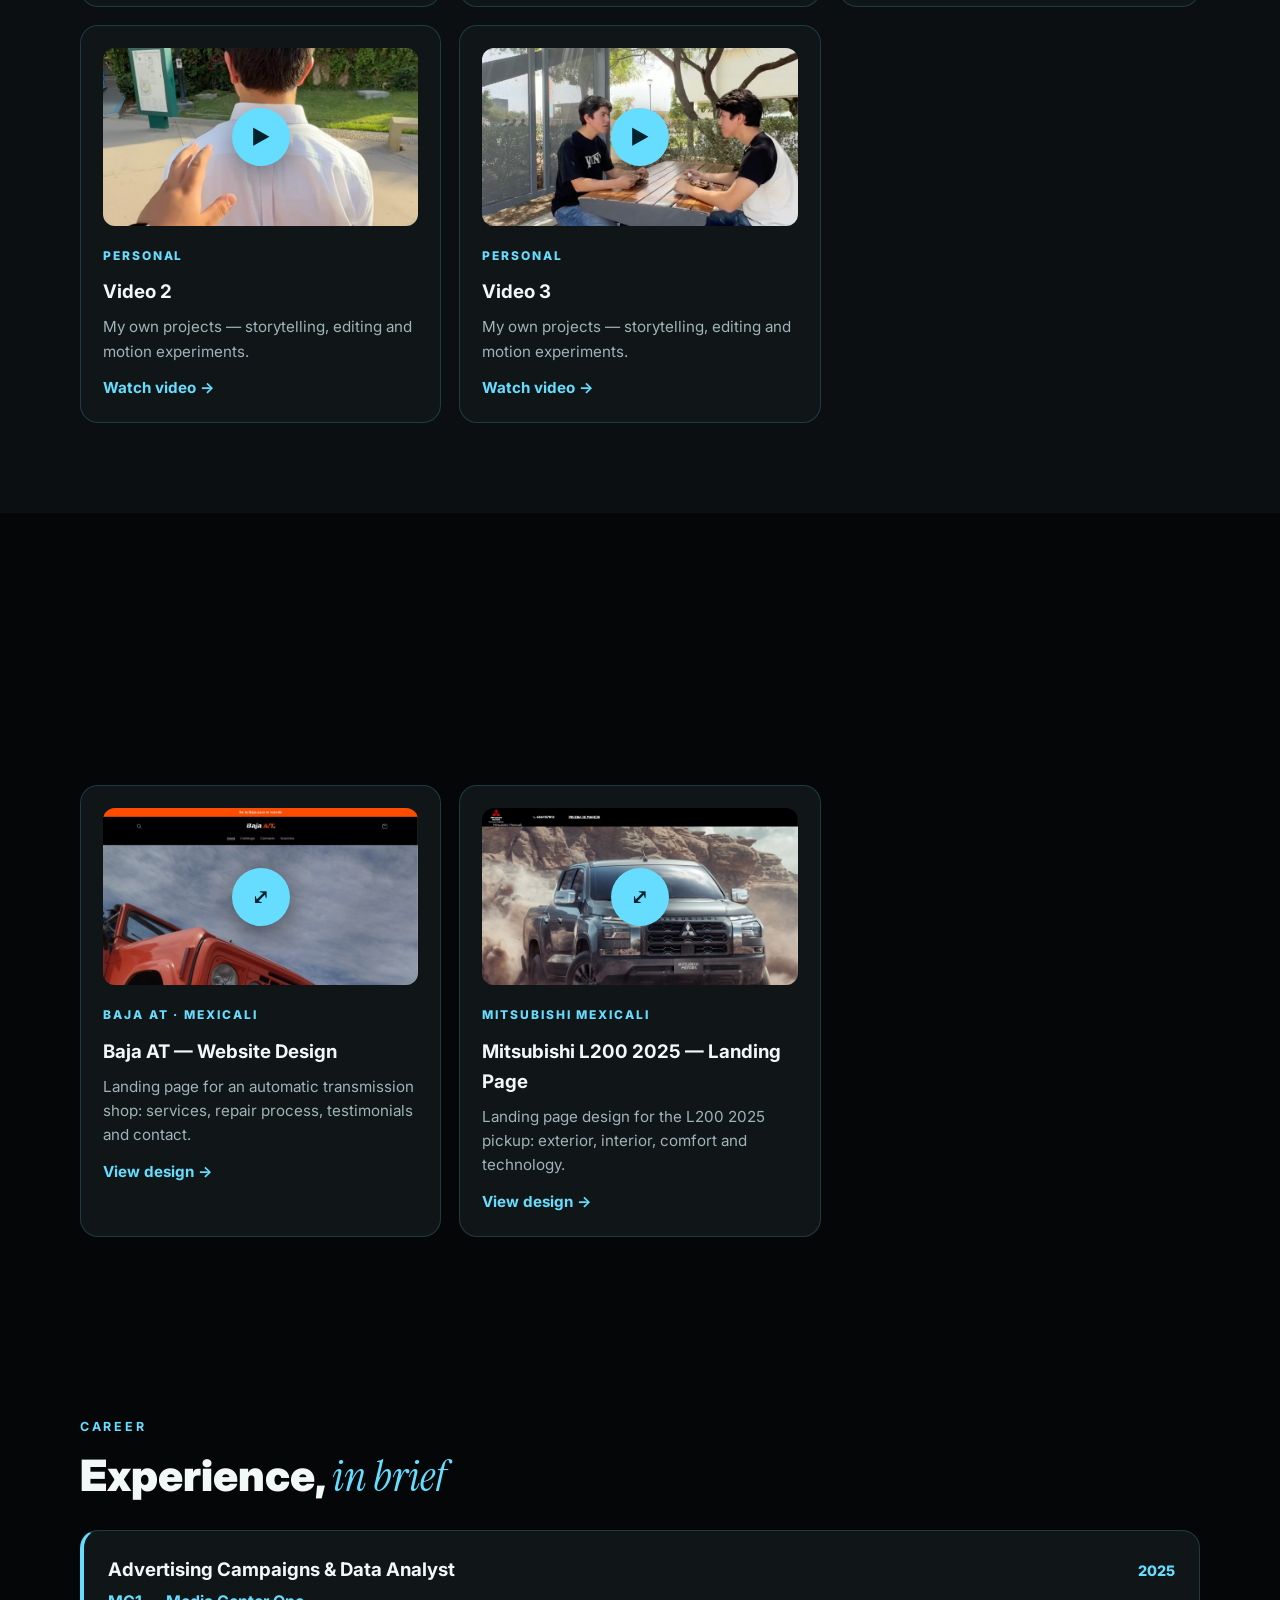
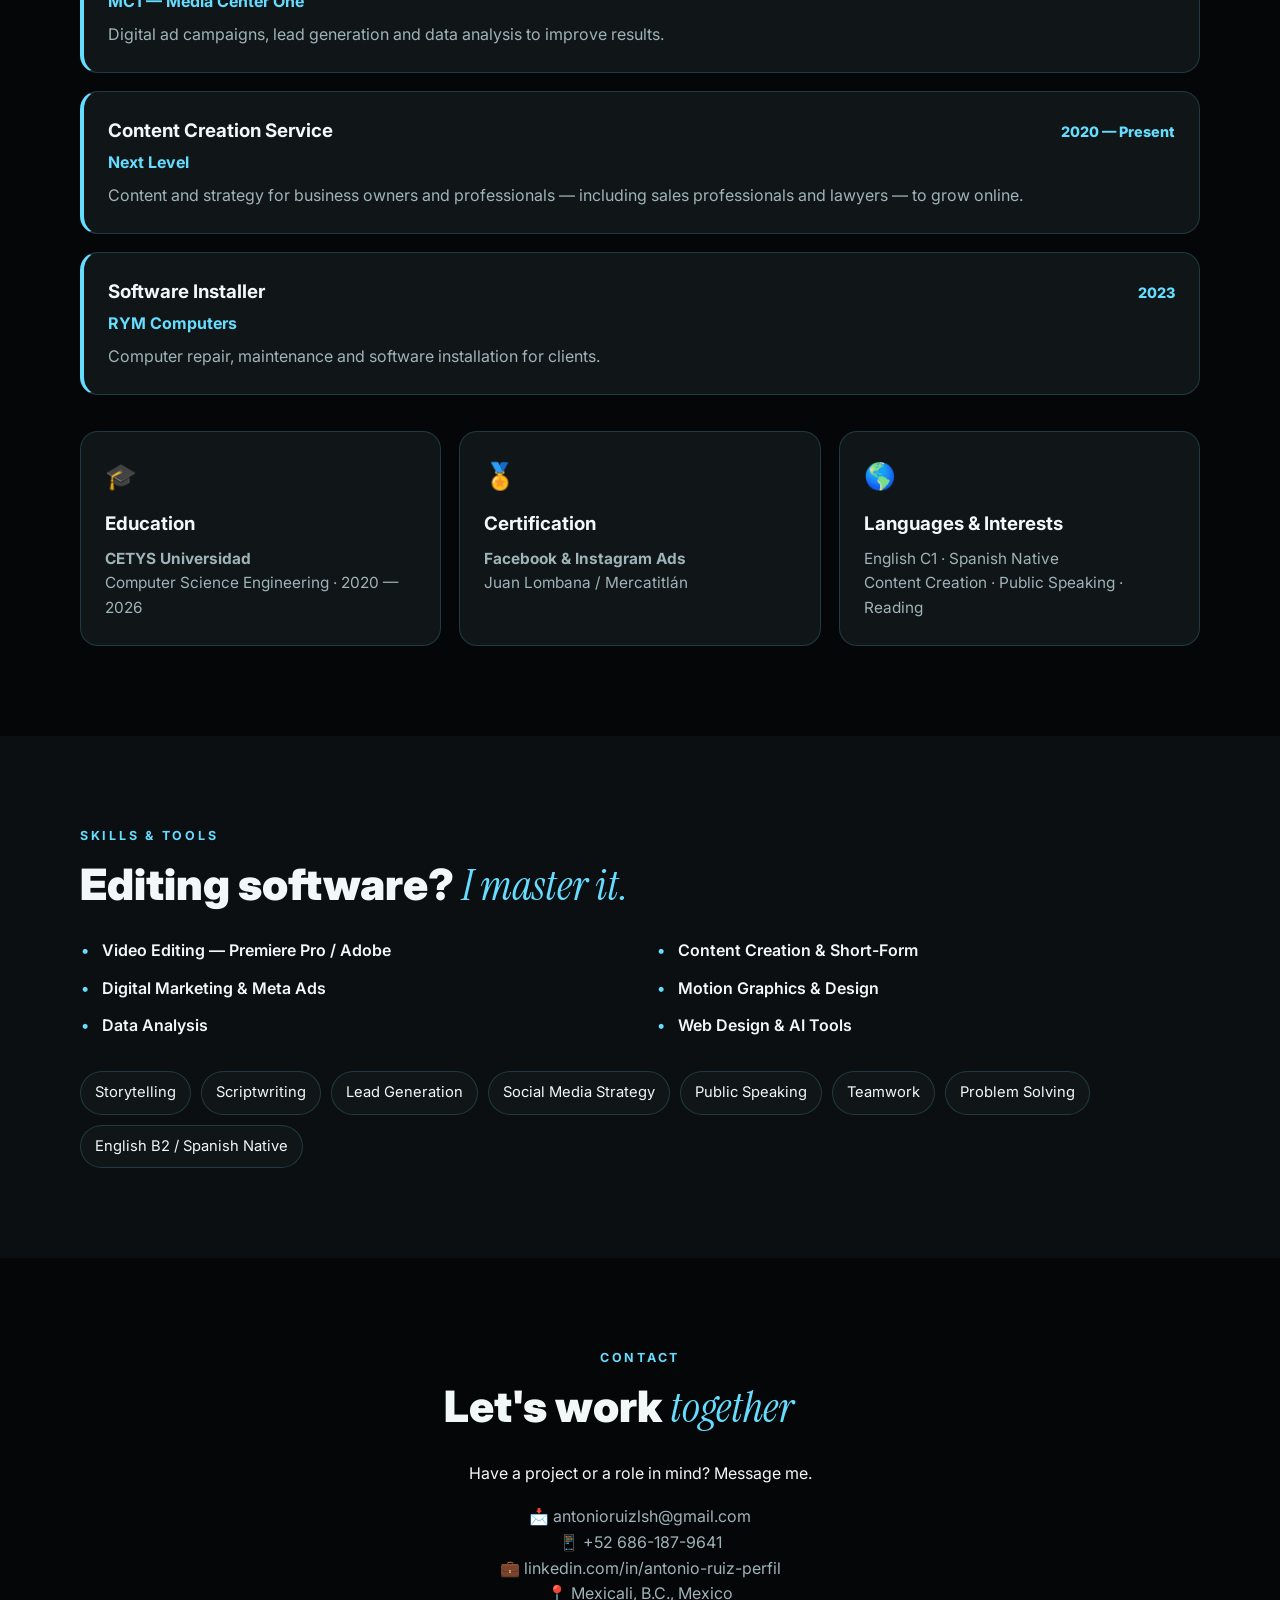
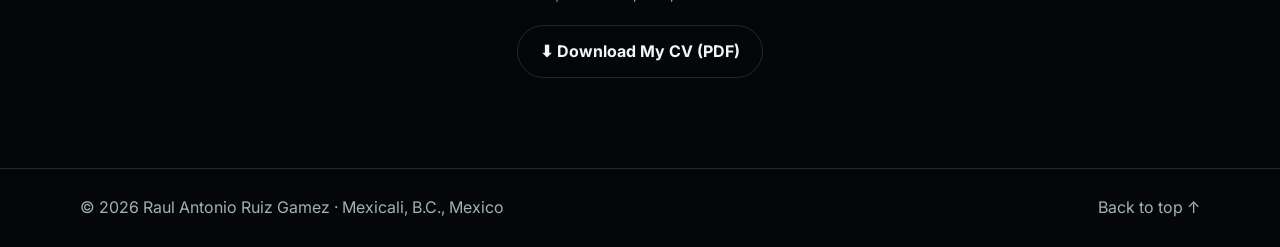
==== commit 19c004aa: "Update index.html" ====
--- a/portfolio-Antonio_Ruiz/index.html
+++ b/portfolio-Antonio_Ruiz/index.html
@@ -51,7 +51,7 @@
           <div class="stats">
             <div class="stat"><strong><span class="counter" data-target="5">0</span>+</strong><small>years creating content</small></div>
             <div class="stat"><strong><span class="counter" data-target="3">0</span></strong><small>roles in marketing & tech</small></div>
-            <div class="stat"><strong>B2</strong><small>English · Spanish Native</small></div>
+            <div class="stat"><strong>C1</strong><small>English · Spanish Native</small></div>
           </div>
         </div>
         <!-- HERO CAROUSEL: slides are built automatically in JS from the same
@@ -168,7 +168,7 @@
         <div class="edu-grid">
           <div class="card reveal"><span class="card-icon">🎓</span><h3>Education</h3><p><strong>CETYS Universidad</strong><br>Computer Science Engineering · 2020 — 2026</p></div>
           <div class="card reveal"><span class="card-icon">🏅</span><h3>Certification</h3><p><strong>Facebook & Instagram Ads</strong><br>Juan Lombana / Mercatitlán</p></div>
-          <div class="card reveal"><span class="card-icon">🌎</span><h3>Languages & Interests</h3><p>English B2 · Spanish Native<br>Content Creation · Public Speaking · Reading</p></div>
+          <div class="card reveal"><span class="card-icon">🌎</span><h3>Languages & Interests</h3><p>English C1 · Spanish Native<br>Content Creation · Public Speaking · Reading</p></div>
         </div>
       </div>
     </section>
